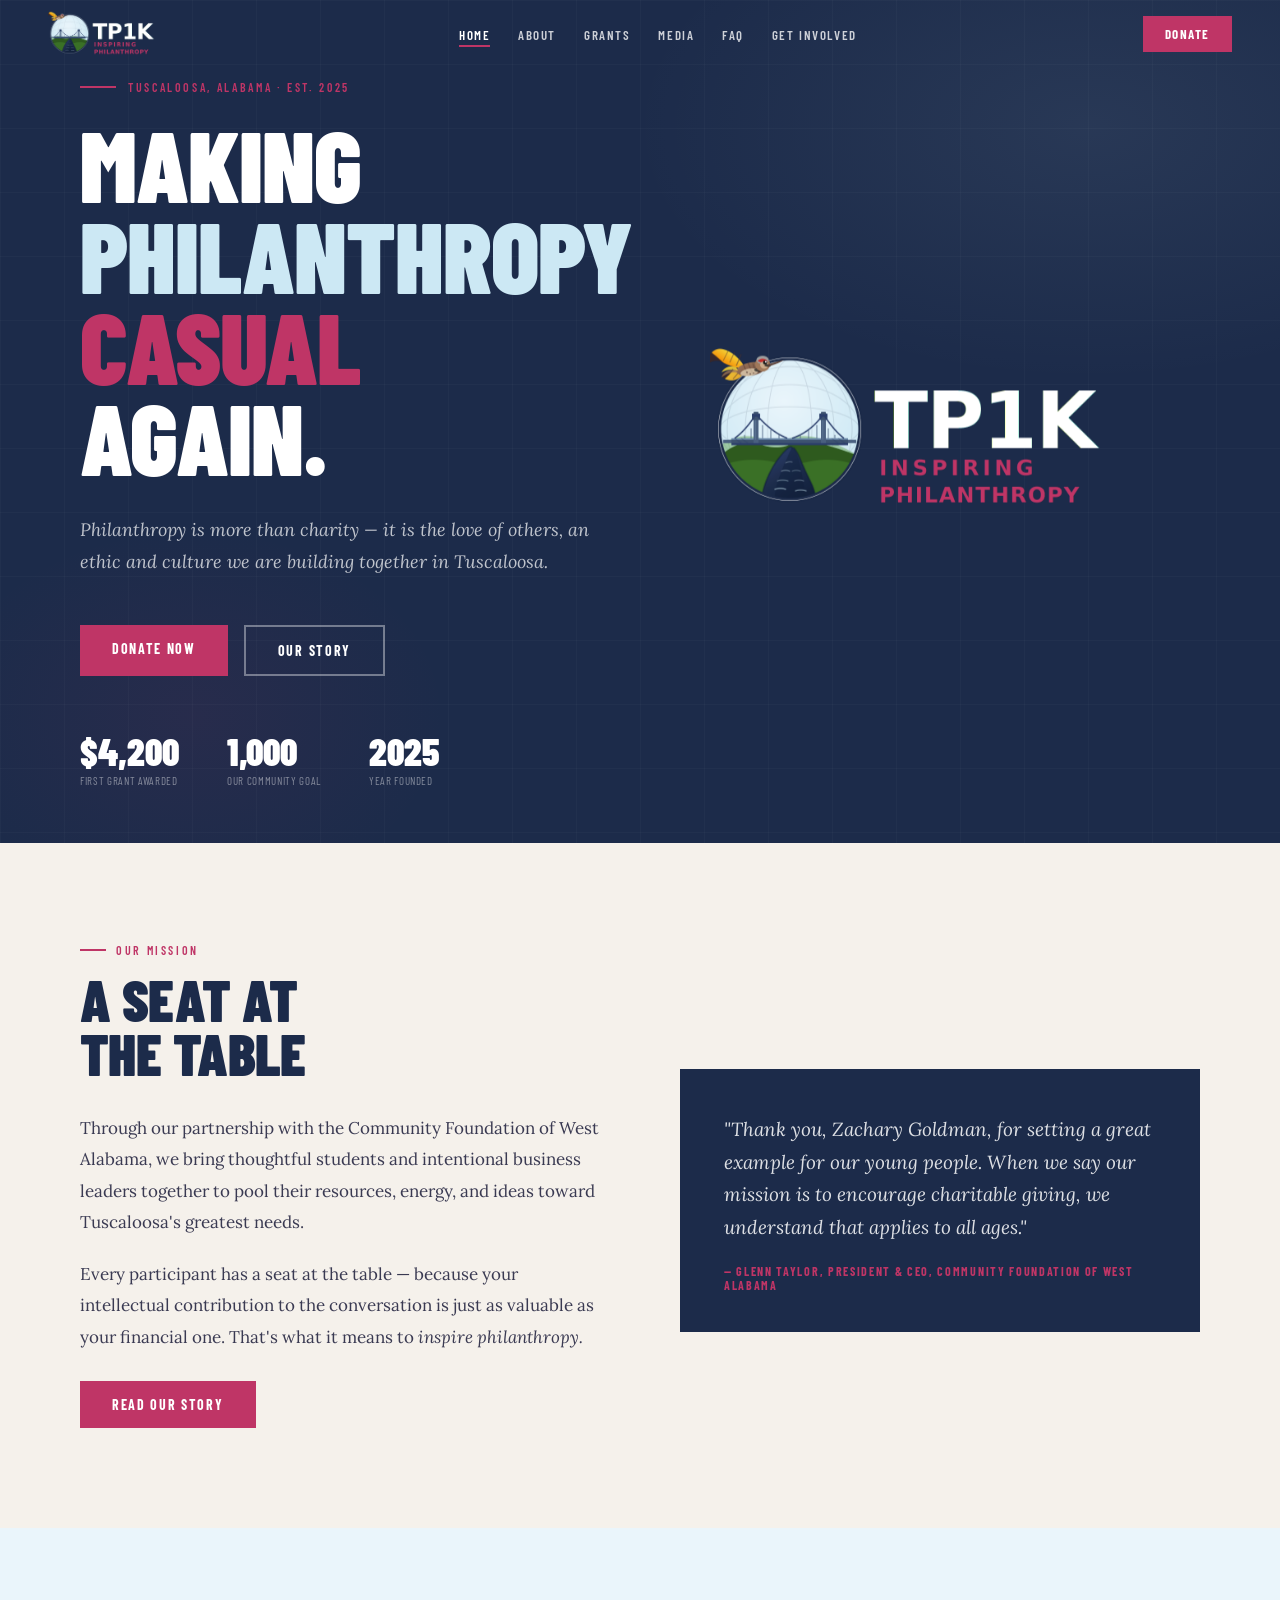
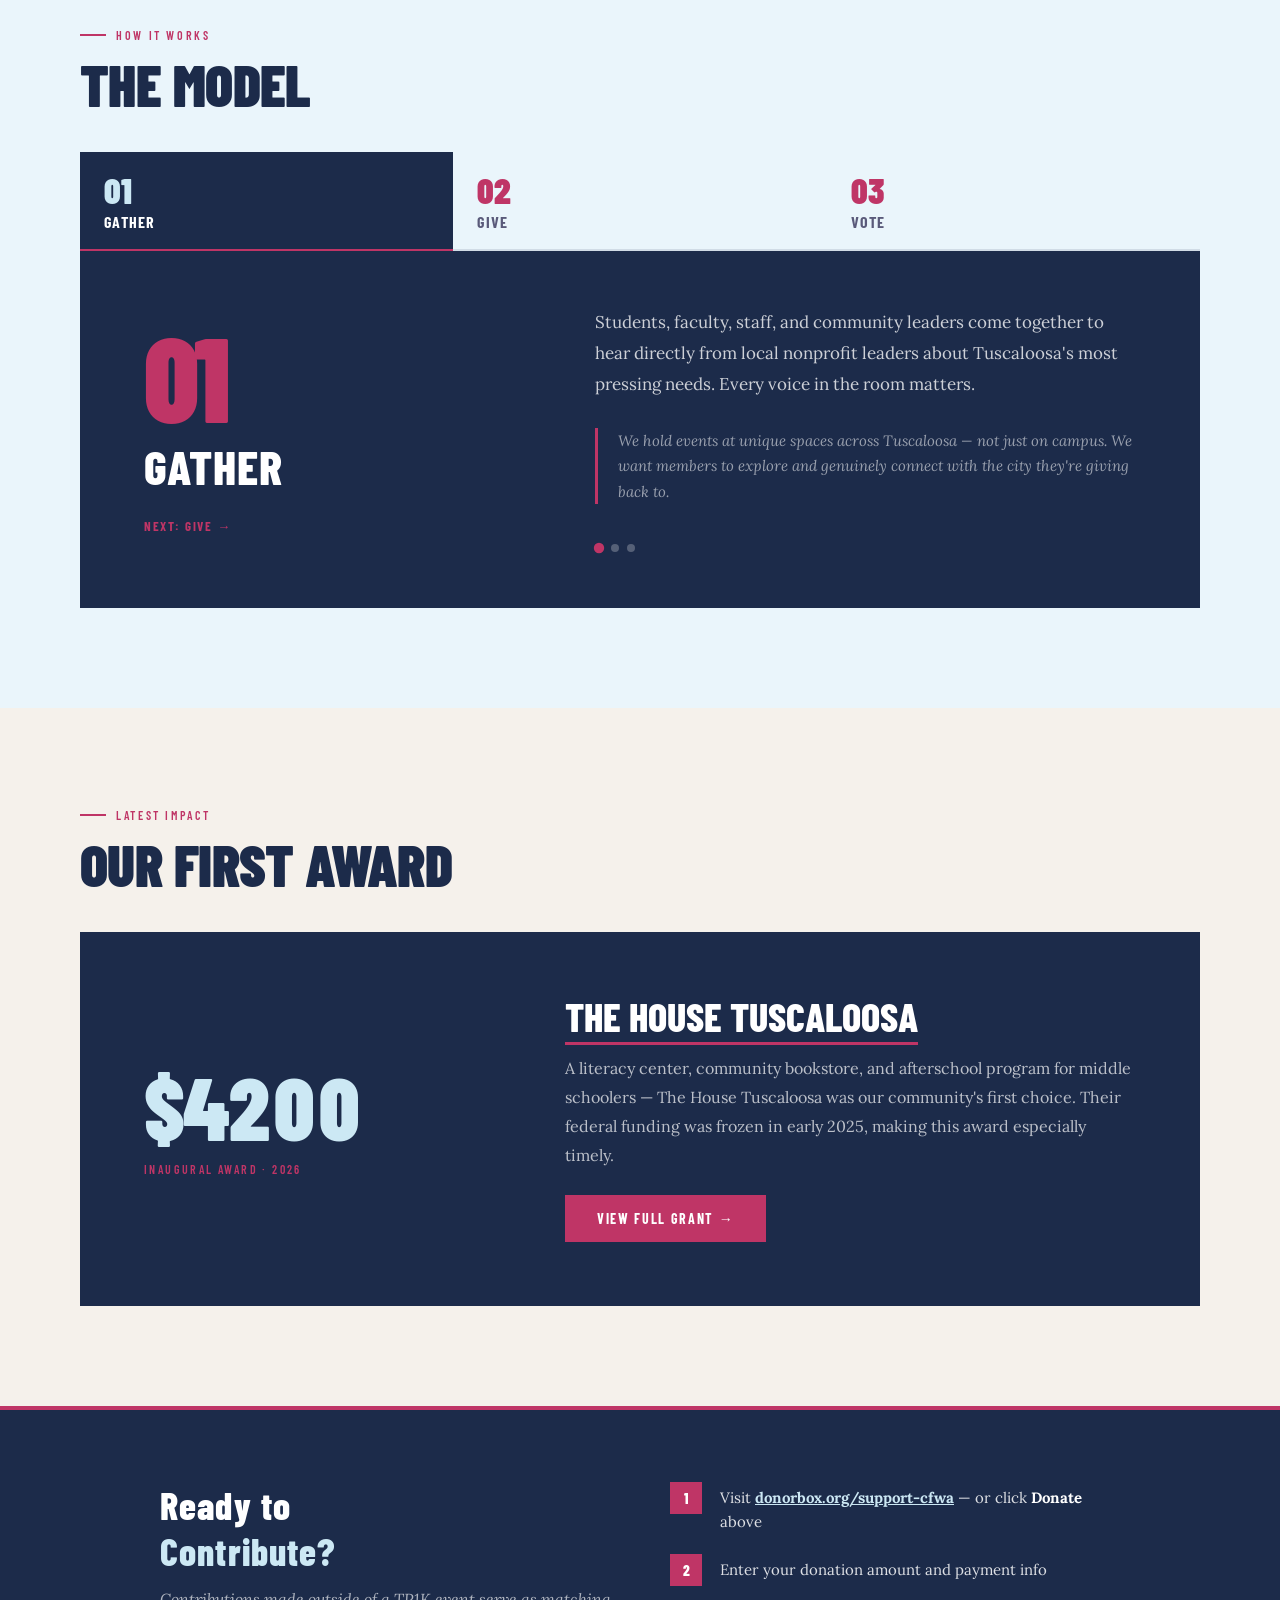
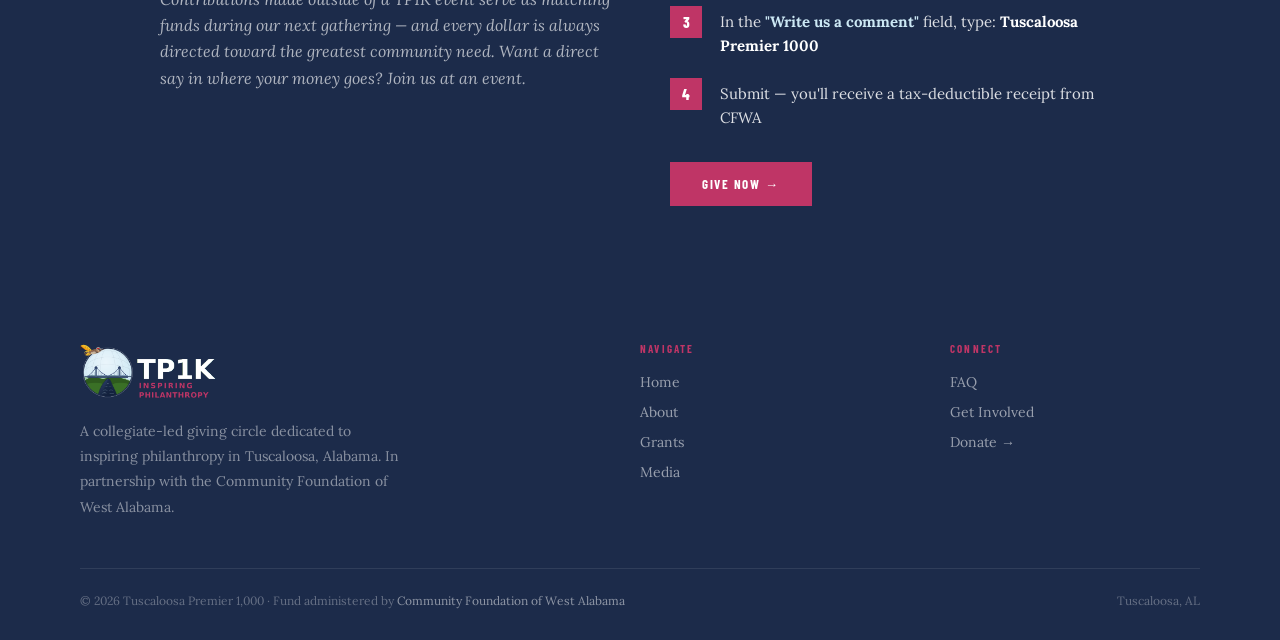
==== index.html @ 5d8399ea "Update index.html Reverted back to original index file because new one was broken, will make changes" ====
<!DOCTYPE html>
<html lang="en">
<head>
  <meta charset="UTF-8">
  <meta name="viewport" content="width=device-width, initial-scale=1.0">
  <title>Tuscaloosa Premier 1,000 — TP1K</title>
  <link rel="preconnect" href="https://fonts.googleapis.com">
  <link href="https://fonts.googleapis.com/css2?family=Barlow+Condensed:wght@400;600;700;800;900&family=Lora:ital,wght@0,400;0,500;0,600;1,400;1,500&display=swap" rel="stylesheet">
  <link rel="stylesheet" href="css/styles.css">
</head>
<body>

<!-- ═══════════ NAV ═══════════ -->
<nav id="mainNav">
  <div class="nav-logo" onclick="showPage('home')" style="display:flex;align-items:center;padding:4px 0;">
    <img src="assets/image_png_001.png" alt="TP1K — Inspiring Philanthropy"
      style="height:48px;width:auto;object-fit:contain;">
  </div>
  <ul class="nav-links">
    <li><a onclick="showPage('home')" data-page="home">Home</a></li>
    <li><a onclick="showPage('about')" data-page="about">About</a></li>
<li><a onclick="showPage('grants')" data-page="grants">Grants</a></li>
    <li><a onclick="showPage('media')" data-page="media">Media</a></li>
    <li><a onclick="showPage('faq')" data-page="faq">FAQ</a></li>
<li><a onclick="showPage('involve')" data-page="involve">Get Involved</a></li>
  </ul>
  <a href="#" onclick="openDonateModal();return false;" class="nav-donate">Donate</a>
  <button class="hamburger" onclick="toggleMenu()" aria-label="Menu">
    <span></span><span></span><span></span>
  </button>
</nav>

<div class="mobile-menu" id="navLinks">
  <a href="#" onclick="showPage('home');closeMenu();return false;">Home</a>
  <a href="#" onclick="showPage('about');closeMenu();return false;">About</a>
  <a href="#" onclick="showPage('grants');closeMenu();return false;">Grants</a>
  <a href="#" onclick="showPage('media');closeMenu();return false;">Media</a>
  <a href="#" onclick="showPage('faq');closeMenu();return false;">FAQ</a>
  <a href="#" onclick="showPage('involve');closeMenu();return false;">Get Involved</a>
  <a href="#" onclick="openDonateModal();closeMenu();return false;">Donate</a>
</div>

<!-- ═══════════ HOME ═══════════ -->
<div id="page-home" class="page active">

  <div class="hero">
    <div class="hero-bg"></div>
    <div class="hero-inner">

      <!-- LEFT: headline + content -->
      <div class="hero-left">
        <div class="hero-eyebrow">Tuscaloosa, Alabama · Est. 2025</div>
        <h1 class="hero-headline">
          Making<br>
          <span class="sky">Philanthropy</span><br>
          <span class="rose">Casual</span><br>
          Again.
        </h1>
        <p class="hero-tagline">
          Philanthropy is more than charity — it is the love of others, an ethic and culture we are building together in Tuscaloosa.
        </p>
        <div class="hero-ctas">
          <a href="#" onclick="openDonateModal();return false;" class="btn-primary">Donate Now</a>
          <button class="btn-outline" onclick="showPage('about')">Our Story</button>
        </div>
        <div class="hero-stats">
          <div class="stat"><div class="stat-num">$4,200</div><div class="stat-label">First Grant Awarded</div></div>
          <div class="stat"><div class="stat-num">1,000</div><div class="stat-label">Our Community Goal</div></div>
          <div class="stat"><div class="stat-num">2025</div><div class="stat-label">Year Founded</div></div>
        </div>
      </div>

      <!-- RIGHT: official TP1K logo -->
      <div class="hero-right">
        <div class="hero-logo-wrap" style="padding:20px 0;">
          <img src="assets/image_png_001.png" alt="TP1K — Inspiring Philanthropy"
            style="width:100%;height:auto;display:block;">
        </div>
      </div>

    </div>
  </div>

  <div class="home-mission">
    <div class="section-eyebrow">Our Mission</div>
    <div class="home-mission-grid">
      <div class="home-prose">
        <h2 class="section-title">A Seat at<br>the Table</h2>
        <p>Through our partnership with the Community Foundation of West Alabama, we bring thoughtful students and intentional business leaders together to pool their resources, energy, and ideas toward Tuscaloosa's greatest needs.</p>
        <p>Every participant has a seat at the table — because your intellectual contribution to the conversation is just as valuable as your financial one. That's what it means to <em>inspire philanthropy.</em></p>
        <button class="btn-primary" onclick="showPage('about')" style="margin-top:8px;">Read Our Story</button>
      </div>
      <div class="quote-block">
        <blockquote>"Thank you, Zachary Goldman, for setting a great example for our young people. When we say our mission is to encourage charitable giving, we understand that applies to all ages."</blockquote>
        <div class="quote-attribution">— Glenn Taylor, President &amp; CEO, Community Foundation of West Alabama</div>
      </div>
    </div>
  </div>

  <div class="home-model">
    <div class="section-eyebrow reveal">How It Works</div>
    <h2 class="section-title">The Model</h2>
    <div class="model-explorer">
      <div class="model-steps-nav">
        <button class="model-step-tab active" onclick="setModelStep(0)" id="model-tab-0">
          <div class="model-tab-num">01</div>
          <div class="model-tab-label">Gather</div>
        </button>
        <button class="model-step-tab" onclick="setModelStep(1)" id="model-tab-1">
          <div class="model-tab-num">02</div>
          <div class="model-tab-label">Give</div>
        </button>
        <button class="model-step-tab" onclick="setModelStep(2)" id="model-tab-2">
          <div class="model-tab-num">03</div>
          <div class="model-tab-label">Vote</div>
        </button>
      </div>
      <div class="model-panel active" id="model-panel-0">
        <div>
          <div class="model-panel-num">01</div>
          <div class="model-panel-title">Gather</div>
          <button class="model-panel-cta" onclick="setModelStep(1)">Next: Give &rarr;</button>
        </div>
        <div>
          <p class="model-panel-body">Students, faculty, staff, and community leaders come together to hear directly from local nonprofit leaders about Tuscaloosa's most pressing needs. Every voice in the room matters.</p>
          <div class="model-panel-detail">We hold events at unique spaces across Tuscaloosa — not just on campus. We want members to explore and genuinely connect with the city they're giving back to.</div>
          <div class="model-progress">
            <div class="model-progress-dot active" onclick="setModelStep(0)"></div>
            <div class="model-progress-dot" onclick="setModelStep(1)"></div>
            <div class="model-progress-dot" onclick="setModelStep(2)"></div>
          </div>
        </div>
      </div>
      <div class="model-panel" id="model-panel-1">
        <div>
          <div class="model-panel-num">02</div>
          <div class="model-panel-title">Give</div>
          <button class="model-panel-cta" onclick="setModelStep(2)">Next: Vote &rarr;</button>
        </div>
        <div>
          <p class="model-panel-body">Attendees contribute whatever they feel moved to give — any amount. Every gift is pooled through the Community Foundation of West Alabama and is fully tax-deductible.</p>
          <div class="model-panel-detail">There is no minimum. A gift of $5 and a gift of $500 carry the same weight in the room. The '1,000' in TP1K is a community goal, not a price of admission.</div>
          <div class="model-progress">
            <div class="model-progress-dot" onclick="setModelStep(0)"></div>
            <div class="model-progress-dot active" onclick="setModelStep(1)"></div>
            <div class="model-progress-dot" onclick="setModelStep(2)"></div>
          </div>
        </div>
      </div>
      <div class="model-panel" id="model-panel-2">
        <div>
          <div class="model-panel-num">03</div>
          <div class="model-panel-title">Vote</div>
          <button class="model-panel-cta" onclick="setModelStep(0)">Start over &#x21BA;</button>
        </div>
        <div>
          <p class="model-panel-body">Together, the community votes on which nonprofit receives the pooled funds. Your presence in the conversation is every bit as important as the size of your donation.</p>
          <div class="model-panel-detail">Recipients are chosen democratically — by every person in the room. The donors themselves direct where the money goes, creating a direct conversation between givers and the communities they serve.</div>
          <div class="model-progress">
            <div class="model-progress-dot" onclick="setModelStep(0)"></div>
            <div class="model-progress-dot" onclick="setModelStep(1)"></div>
            <div class="model-progress-dot active" onclick="setModelStep(2)"></div>
          </div>
        </div>
      </div>
    </div>
  </div>

  <div class="home-grant">
    <div class="section-eyebrow reveal">Latest Impact</div>
    <h2 class="section-title reveal reveal-delay-1">Our First Award</h2>
    <div class="grant-feature reveal reveal-delay-2">
      <div>
        <div class="grant-amount" data-slot-id="slot-home" data-target="4200"><span class="grant-amount-prefix">$</span><span class="slot-digit-wrap"><span class="slot-digit-inner" id="sd-0-slot-home"><span class="slot-digit-char">0</span></span></span><span class="slot-digit-wrap"><span class="slot-digit-inner" id="sd-1-slot-home"><span class="slot-digit-char">0</span></span></span><span class="slot-digit-wrap"><span class="slot-digit-inner" id="sd-2-slot-home"><span class="slot-digit-char">0</span></span></span><span class="slot-digit-wrap"><span class="slot-digit-inner" id="sd-3-slot-home"><span class="slot-digit-char">0</span></span></span></div>
        <div class="grant-year">Inaugural Award · 2026</div>
      </div>
      <div>
        <div class="grant-org-name"><a href="https://thehousetuscaloosa.wordpress.com" target="_blank" style="color:inherit;text-decoration:none;border-bottom:3px solid var(--accent);padding-bottom:2px;transition:border-color 0.2s;">The House Tuscaloosa</a></div>
        <p class="grant-desc">A literacy center, community bookstore, and afterschool program for middle schoolers — The House Tuscaloosa was our community's first choice. Their federal funding was frozen in early 2025, making this award especially timely.</p>
        <button onclick="showPage('grants')" class="btn-primary" style="border:none;">View Full Grant →</button>
      </div>
    </div>
  </div>


  <!-- ── How to Give ── -->
  <div class="how-to-give-section">
    <div class="how-to-give-inner">
      <div>
        <h2 class="how-to-give-heading reveal">Ready to<br><span>Contribute?</span></h2>
        <p class="how-to-give-sub">Contributions made outside of a TP1K event serve as matching funds during our next gathering — and every dollar is always directed toward the greatest community need. Want a direct say in where your money goes? Join us at an event.</p>
      </div>
      <div>
        <ol class="how-to-give-steps">
          <li class="how-to-give-step">
            <div class="step-num">1</div>
            <div class="step-text">Visit <strong><a href="https://donorbox.org/support-cfwa" target="_blank" style="color:var(--sky);">donorbox.org/support-cfwa</a></strong> — or click <strong>Donate</strong> above</div>
          </li>
          <li class="how-to-give-step">
            <div class="step-num">2</div>
            <div class="step-text">Enter your donation amount and payment info</div>
          </li>
          <li class="how-to-give-step">
            <div class="step-num">3</div>
            <div class="step-text">In the <strong style="color:var(--sky);">"Write us a comment"</strong> field, type: <strong style="color:white;">Tuscaloosa Premier 1000</strong></div>
          </li>
          <li class="how-to-give-step">
            <div class="step-num">4</div>
            <div class="step-text">Submit — you'll receive a tax-deductible receipt from CFWA</div>
          </li>
        </ol>
        <a href="#" onclick="openDonateModal();return false;" class="how-to-give-cta">Give Now →</a>
      </div>
    </div>
  </div>

</div><!-- /home -->


<!-- ═══════════ ABOUT ═══════════ -->
<div id="page-about" class="page">

  <div class="about-hero">
    <div style="display:grid;grid-template-columns:1fr auto;gap:60px;align-items:center;">
      <div>
        <div class="ph-eyebrow" style="font-family:'Barlow Condensed',sans-serif;font-weight:600;font-size:12px;letter-spacing:0.22em;text-transform:uppercase;color:var(--accent);margin-bottom:18px;display:flex;align-items:center;gap:10px;">
          <span style="width:26px;height:2px;background:var(--accent);display:block;"></span>About TP1K
        </div>
        <h1>Inspiring<br><span>Philanthropy</span><br>in Tuscaloosa.</h1>
        <p class="about-hero-sub">Bringing every voice to the table — because who we listen to matters as much as how much we give.</p>
      </div>
      <!-- Official TP1K logo -->
      <div style="width:220px;flex-shrink:0;">
        <img src="assets/image_png_001.png" alt="TP1K — Inspiring Philanthropy" style="width:100%;height:auto;display:block;">
      </div>
    </div>
  </div>

  <div class="about-body">
    <div class="about-grid">

      <div>
        <div class="section-eyebrow">Our Mission</div>
        <div class="about-prose">
          <p>Philanthropy is more than just charity; it is the love of others — an ethic and culture we hope to instill in Tuscaloosa. Through our partnership with the Community Foundation of West Alabama, we aim to make philanthropy casual again by bringing thoughtful students and intentional business leaders together to pool their resources, energy, and ideas.</p>
          <p>Tuscaloosa Premier 1,000 is a <strong>giving circle</strong> — a community of individuals invested in Tuscaloosa's growth, convened to discuss the city's most pressing needs and act together. We believe in <strong>inspiring philanthropy</strong>: every person has a seat at the table, because your intellectual contribution to the conversation is just as valuable as your financial one.</p>
          <p>The "1,000" in our name isn't a dollar amount. It's a people goal: 1,000 individuals united in a shared commitment to this community — students, faculty, business owners, neighbors — anyone who cares about Tuscaloosa belongs here.</p>
        </div>
        <div class="about-pull-quote">
          "We want to be able to pass this off once we graduate and have it continue to grow."
          <br><br><span style="font-style:normal;font-size:13px;letter-spacing:0.1em;text-transform:uppercase;font-family:'Barlow Condensed',sans-serif;font-weight:700;color:var(--accent);">— Zach Goldman, Co-Founder</span>
        </div>
        <div class="cfwa-badge">
          <div class="cfwa-badge-icon">🤝</div>
          <div class="cfwa-badge-text">
            <h4>Our Fiscal Partner</h4>
            <p>All donations to TP1K are processed through the <strong>Community Foundation of West Alabama</strong> — a four-star Charity Navigator–rated public charity serving West Alabama since 1999. Every gift is fully tax-deductible.</p>
          </div>
        </div>
      </div>

      <div>
        <div class="section-eyebrow">The Origin</div>
        <div class="about-prose">
          <p>TP1K was born in the Randall Lab at UA’s Honors Hall — a place where, as Zach put it, “conversations always turn into actions.” Zach had grown up watching adults run giving circles with friends — small groups pooling money, debating causes, and deciding together where it would go. He wanted to bring that model to a campus that had never seen it.</p>
          <p>To build it right, he and Raeed sought out the people who knew philanthropy at scale. They sat down with <strong>Bob Pierce</strong>, Vice President for Advancement, and <strong>Bobby Prince</strong>, Associate Vice President for Development — the leadership team behind the <em>Rising Tide 2.0</em> campaign, the most successful higher education capital campaign in Alabama history, which surpassed its $1.8 billion goal fifteen months ahead of schedule.</p>
          <p>With support from the Division of Community Affairs, Zach and Raeed presented TP1K on an “entrepreneurship panel” at the Division’s Board of Advisors annual meeting. Afterward, they sat with <strong>Dr. Samory T. Pruitt</strong>, Vice President for Community Affairs, to think through scaling. It was Dr. Pruitt who offered the reframe that became central to the mission: rather than treating “1,000” as a donation minimum, think of it as a people goal — 1,000 members united by a shared commitment to Tuscaloosa. No price of admission. Just shared purpose.</p>
          <p>In Spring 2025, they launched. By 2026, Rylen Dempsey — a civic leader with deep community development experience — had joined as co-director, and the inaugural giving event had awarded $4,200 to The House Tuscaloosa. The long-term goal is a permanent community fund: growing deeper roots in Tuscaloosa before growing wider ones anywhere else. Every year, the community decides where the money goes.</p>
        </div>
        <div class="quote-block" style="margin-top:40px;">
          <blockquote>“There isn’t really a student-led giving circle in Tuscaloosa, nor many philanthropic initiatives with this much flexibility. The donors themselves can vote and have a discourse with each other about where they want the money to go.”</blockquote>
          <div class="quote-attribution">— Raeed Kabir, Co-Founder</div>
        </div>
      </div>

    </div>
  </div>




  <!-- ── Team Leadership (merged) ── -->
  <div style="background:var(--sky-light); padding:72px 80px 80px;">
    <div style="max-width:900px;margin:0 auto;">
      <div class="section-eyebrow">Leadership</div>
      <h2 class="section-title">The Team</h2>
      <p style="margin-bottom:48px;color:var(--text-muted);font-style:italic;">Three University of Alabama students building a new model for community philanthropy in Tuscaloosa.</p>
    </div>
  <div class="team-section">
    <div class="team-grid">

      <div class="team-card reveal">
        <div class="team-photo" style="background:#C5E3F0;">
          <img src="assets/image_jpg_001.jpg" alt="Zach Goldman" style="width:100%;height:100%;object-fit:contain;background:#f5f5f5;">
        </div>
        <div class="team-info">
          <div class="team-name">Zach Goldman</div>
          <div class="team-title">Co-Founder &amp; Co-Director</div>
          <div class="team-award">UA Outstanding Junior '26</div>
          <ul class="team-bio-bullets">
            <li>Physics major, Mathematics minor — University of Alabama, Class of 2027</li>
            <li>Randall Research Scholars Program — neurogenetics &amp; biophysics research on Drosophila seizure models</li>
            <li>Co-Founder &amp; Executive Director, Bama Fundravers — a DJ-driven nonprofit fundraising collective that raised over $110,000 for student organizations and nonprofits across 3 university campuses in 2025</li>
            <li>Finance &amp; Fundraising Head, UA Médecins Sans Frontières — led $16k+ fundraising campaign for a 30-student India medical outreach mission</li>
            <li>UA Seed Grant recipient (with Raeed Kabir) — Whitfield Program</li>
            <li>Volunteer, Habitat for Humanity and UA Medicine and Community</li>
            <li>Worked as a pharmacy manager at a rural free clinic in high school, learning firsthand the role of grant writing and fundraising in delivering community care</li>
          </ul>
        </div>
      </div>

      <div class="team-card reveal reveal-delay-1">
        <div class="team-photo" style="background:#C8E8CC;">
          <img src="assets/image_jpg_002.jpg" alt="Raeed Kabir" style="width:100%;height:100%;object-fit:contain;background:#f5f5f5;">
        </div>
        <div class="team-info">
          <div class="team-name">Raeed Kabir</div>
          <div class="team-title">Co-Founder &amp; Co-Director</div>
          <div class="team-award">UA Outstanding Junior '25</div>
          <ul class="team-bio-bullets">
            <li>Mathematics &amp; Economics double major, pre-medicine track — University of Alabama</li>
            <li>Randall Research Scholars Program</li>
            <li>UA Seed Grant recipient (with Zach Goldman) — Whitfield Program</li>
            <li>Research with UA and Harvard professors on how uncertainty affects philanthropic giving and the role of empathy in shaping public policy</li>
            <li>Counselor, UA Student Government Association Judicial Board — connected the SGA network with charitable causes across Tuscaloosa</li>
            <li>Ernest F. Hollings Undergraduate Scholar — one of 120 selected nationally; research internship at NOAA's Low Earth Orbit Group on environmental health economics</li>
            <li>Research collaborations at Harvard Business School, University of Chicago, and Harvard University — behavioral economics experiments, public policy, and causal inference</li>

          </ul>
        </div>
      </div>

      <div class="team-card reveal reveal-delay-2">
        <div class="team-photo" style="background:#DDD0EE;">
          <img src="assets/image_webp_001.webp" alt="Rylen Dempsey" style="width:100%;height:100%;object-fit:contain;background:#f5f5f5;">
        </div>
        <div class="team-info">
          <div class="team-name">Rylen Dempsey</div>
          <div class="team-title">Co-Director</div>
          <div class="team-award">Shelby Scholar</div>
          <ul class="team-bio-bullets">
            <li>Interdisciplinary Studies — University of Alabama, Class of 2027</li>
            <li>Chief Administrative Officer, UA Student Government Association</li>
            <li>Blackburn Institute Fellow</li>
            <li>Intern, Walker Area Community Foundation — rural economic empowerment and community asset mapping</li>
            <li>Intern, Tuscaloosa County Industrial Development Authority</li>
            <li>Director of Youth Engagement, Mayor Randall Woodfin re-election campaign (Birmingham)</li>
            <li>Digital staffer, President Biden's Inaugural Committee</li>
            <li>Birmingham native committed to talent retention and investment in Alabama</li>
          </ul>
        </div>
      </div>

    </div>
  </div>


  </div>


  <!-- ── Ready to Give ── -->
  <div class="how-to-give-section">
    <div class="how-to-give-inner">
      <div>
        <h2 class="how-to-give-heading reveal">Ready to<br><span>Contribute?</span></h2>
        <p class="how-to-give-sub">Contributions made outside of a TP1K event serve as matching funds during our next gathering — and every dollar is always directed toward the greatest community need. Want a direct say in where your money goes? Join us at an event.</p>
      </div>
      <div>
        <ol class="how-to-give-steps">
          <li class="how-to-give-step">
            <div class="step-num">1</div>
            <div class="step-text">Visit <strong><a href="https://donorbox.org/support-cfwa" target="_blank" style="color:var(--sky);">donorbox.org/support-cfwa</a></strong> — or click <strong>Donate</strong> above</div>
          </li>
          <li class="how-to-give-step">
            <div class="step-num">2</div>
            <div class="step-text">Enter your donation amount and payment info</div>
          </li>
          <li class="how-to-give-step">
            <div class="step-num">3</div>
            <div class="step-text">In the <strong style="color:var(--sky);">“Write us a comment”</strong> field, type: <strong style="color:white;">Tuscaloosa Premier 1000</strong></div>
          </li>
          <li class="how-to-give-step">
            <div class="step-num">4</div>
            <div class="step-text">Submit — you’ll receive a tax-deductible receipt from CFWA</div>
          </li>
        </ol>
        <a href="#" onclick="openDonateModal();return false;" class="how-to-give-cta">Give Now →</a>
      </div>
    </div>
  </div>

</div><!-- /about -->


<!-- ═══════════ GRANTS ═══════════ -->
<div id="page-grants" class="page">

  <div class="page-header">
    <div class="ph-eyebrow"><span style="width:26px;height:2px;background:var(--accent);display:block;"></span>Our Impact</div>
    <h1>Community<br><span>Grants</span></h1>
    <p>Every dollar pooled by our community, directed by our community.</p>
  </div>

  <div class="grants-section">
    <div class="section-eyebrow">2026 · Inaugural Award</div>
    <div class="grant-feature reveal reveal-delay-2">
      <div>
        <div class="grant-amount" data-slot-id="slot-grants" data-target="4200"><span class="grant-amount-prefix">$</span><span class="slot-digit-wrap"><span class="slot-digit-inner" id="sd-0-slot-grants"><span class="slot-digit-char">0</span></span></span><span class="slot-digit-wrap"><span class="slot-digit-inner" id="sd-1-slot-grants"><span class="slot-digit-char">0</span></span></span><span class="slot-digit-wrap"><span class="slot-digit-inner" id="sd-2-slot-grants"><span class="slot-digit-char">0</span></span></span><span class="slot-digit-wrap"><span class="slot-digit-inner" id="sd-3-slot-grants"><span class="slot-digit-char">0</span></span></span></div>
        <div class="grant-year">Inaugural Award · January 2026</div>
      </div>
      <div>
        <div class="grant-org-name"><a href="https://thehousetuscaloosa.wordpress.com" target="_blank" style="color:inherit;text-decoration:none;border-bottom:3px solid var(--accent);padding-bottom:2px;transition:border-color 0.2s;">The House Tuscaloosa</a></div>
        <p class="grant-desc">The House Tuscaloosa is a literacy center, community bookstore, and safe haven for young people. Founded six years ago, it has partnered with the Blackburn Institute on a middle and high school book club, participated in the annual Tuscaloosa City Schools "Battle of the Books," and developed a beloved afterschool program for middle schoolers.</p>
        <p class="grant-desc" style="margin-top:-8px;">When federal funding was frozen following an executive order in early 2025, The House faced an immediate gap. Our community voted to make them our first recipient — directing $4,200 toward sustaining their programs and keeping their doors open and accessible.</p>
        <span class="grant-tag">Literacy &amp; Education</span>
        <span class="grant-tag">Youth Programming</span>
        <span class="grant-tag">Community Access</span>
      </div>
    </div>
    <div class="grant-note">
      <p>TP1K's grant recipients are chosen democratically by every attendee at our community giving events — students, faculty, business leaders, and neighbors alike. Future awards will be announced following each gathering. The community decides.</p>
    </div>
  </div>


  <!-- ── Ready to Give ── -->
  <div class="how-to-give-section">
    <div class="how-to-give-inner">
      <div>
        <h2 class="how-to-give-heading reveal">Ready to<br><span>Contribute?</span></h2>
        <p class="how-to-give-sub">Contributions made outside of a TP1K event serve as matching funds during our next gathering — and every dollar is always directed toward the greatest community need. Want a direct say in where your money goes? Join us at an event.</p>
      </div>
      <div>
        <ol class="how-to-give-steps">
          <li class="how-to-give-step">
            <div class="step-num">1</div>
            <div class="step-text">Visit <strong><a href="https://donorbox.org/support-cfwa" target="_blank" style="color:var(--sky);">donorbox.org/support-cfwa</a></strong> — or click <strong>Donate</strong> above</div>
          </li>
          <li class="how-to-give-step">
            <div class="step-num">2</div>
            <div class="step-text">Enter your donation amount and payment info</div>
          </li>
          <li class="how-to-give-step">
            <div class="step-num">3</div>
            <div class="step-text">In the <strong style="color:var(--sky);">“Write us a comment”</strong> field, type: <strong style="color:white;">Tuscaloosa Premier 1000</strong></div>
          </li>
          <li class="how-to-give-step">
            <div class="step-num">4</div>
            <div class="step-text">Submit — you’ll receive a tax-deductible receipt from CFWA</div>
          </li>
        </ol>
        <a href="#" onclick="openDonateModal();return false;" class="how-to-give-cta">Give Now →</a>
      </div>
    </div>
  </div>

</div><!-- /grants -->


<!-- ═══════════ MEDIA ═══════════ -->
<div id="page-media" class="page">

  <div class="page-header">
    <div class="ph-eyebrow"><span style="width:26px;height:2px;background:var(--accent);display:block;"></span>Media</div>
    <h1>In the Community,<br><span>In the News.</span></h1>
    <p>Photos, press coverage, and stories from our growing circle of givers.</p>
  </div>

  <div class="media-section">

    <div class="section-eyebrow">Event Gallery</div>
    <h2 class="section-title">Photos</h2>
    <div class="gallery-grid">
      <div class="gallery-item featured">
        <img src="assets/image_jpg_003.jpg" alt="Co-Director Zach Goldman addresses the room at the inaugural TP1K giving event">
      </div>
      <div class="gallery-item">
        <img src="assets/image_jpg_004.jpg" alt="Zach Goldman and Raeed Kabir with The Giving Effect feature article">
      </div>
      <div class="gallery-item">
        <img src="assets/image_jpg_005.jpg" alt="TP1K team and community members at the inaugural giving event">
      </div>
      <div class="gallery-item">
        <img src="assets/image_jpg_006.jpg" alt="CFWA partner and co-director presenting at the event">
      </div>
      <div class="gallery-item">
        <img src="assets/image_jpg_007.jpg" alt="Raeed Kabir leading a community discussion at the whiteboard">
      </div>
      <div class="gallery-item">
        <img src="assets/image_jpg_008.jpg" alt="Raeed Kabir addressing community members">
      </div>
      <div class="gallery-item">
        <img src="assets/image_jpg_009.jpg" alt="Community leader speaking at the TP1K event">
      </div>
      <div class="gallery-item">
        <img src="assets/image_jpg_010.jpg" alt="Nonprofit representative presenting to the giving circle">
      </div>
      <div class="gallery-item">
        <img src="assets/image_jpg_011.jpg" alt="Attendees listening to nonprofit presentations">
      </div>
      <div class="gallery-item">
        <img src="assets/image_jpg_012.jpg" alt="Name cards for inaugural TP1K giving circle event">
      </div>
      <div class="gallery-item">
        <img src="assets/image_jpg_013.jpg" alt="The venue set up for the Love Tuscaloosa giving event">
      </div>
      <div class="gallery-item">
        <img src="assets/image_jpg_014.jpg" alt="Two attendees at the TP1K inaugural event">
      </div>
    </div>

    <div class="press-section">
      <div class="section-eyebrow">Press Coverage</div>
      <h2 class="section-title">In the News</h2>
      <div class="press-grid">

        <div class="press-card">
          <div class="press-source">The Crimson White · 2026</div>
          <div class="press-headline">TP1K Makes First Community Award to The House Tuscaloosa</div>
          <p class="press-desc">UA's student newspaper covered TP1K's inaugural community giving event and $4,200 award to The House Tuscaloosa — a literacy center and youth program whose federal funding was frozen in early 2025. Co-Director Zach Goldman spoke on impact over dollar amounts.</p>
          <a href="https://thecrimsonwhite.com/127295/culture/tuscaloosa-premier-1000k-makes-first-community-award-to-the-house-tuscaloosa/" target="_blank" class="press-link">Read the Article</a>
        </div>

        <div class="press-card">
          <div style="display:inline-block;background:var(--accent);color:white;font-family:'Barlow Condensed',sans-serif;font-weight:700;font-size:10px;letter-spacing:0.16em;text-transform:uppercase;padding:4px 10px;margin-bottom:12px;">Featured Article</div>
          <div class="press-source">The Giving Effect · UA Dept. of Advancement · 2025</div>
          <div class="press-headline">Embracing Community: Two Randall Scholars Start a Giving Circle Fund</div>
          <p class="press-desc">UA's Department of Advancement featured TP1K in <em>The Giving Effect</em>, a publication distributed to 8,000 readers — tracing how a conversation in the Randall Lab became Tuscaloosa's first collegiate-led giving circle.</p>
          <a class="press-link" href="https://pdflink.to/c4d9d674/" target="_blank">Read the Feature</a>
        </div>

        <div class="press-card">
          <div style="display:inline-block;background:var(--navy);color:var(--sky);font-family:'Barlow Condensed',sans-serif;font-weight:700;font-size:10px;letter-spacing:0.16em;text-transform:uppercase;padding:4px 10px;margin-bottom:12px;">CFWA Feature</div>
          <div class="press-source">Community Foundation of West Alabama · 2026</div>
          <div class="press-headline">Glenn Taylor Spotlights TP1K in CFWA Community Newsletter</div>
          <p class="press-desc">CFWA President &amp; CEO Glenn Taylor personally recognized Zach Goldman in the Foundation’s community newsletter, writing: “Thank you, Zachary Goldman, for setting a great example for our young people. When we say our mission is to encourage charitable giving, we understand that applies to all ages.”</p>
          <a href="https://pdflink.to/5c41fc0e/" target="_blank" class="press-link">Read the Feature</a>
        </div>

      </div>
    </div>

  </div>


  <!-- ── Ready to Give ── -->
  <div class="how-to-give-section">
    <div class="how-to-give-inner">
      <div>
        <h2 class="how-to-give-heading reveal">Ready to<br><span>Contribute?</span></h2>
        <p class="how-to-give-sub">Contributions made outside of a TP1K event serve as matching funds during our next gathering — and every dollar is always directed toward the greatest community need. Want a direct say in where your money goes? Join us at an event.</p>
      </div>
      <div>
        <ol class="how-to-give-steps">
          <li class="how-to-give-step">
            <div class="step-num">1</div>
            <div class="step-text">Visit <strong><a href="https://donorbox.org/support-cfwa" target="_blank" style="color:var(--sky);">donorbox.org/support-cfwa</a></strong> — or click <strong>Donate</strong> above</div>
          </li>
          <li class="how-to-give-step">
            <div class="step-num">2</div>
            <div class="step-text">Enter your donation amount and payment info</div>
          </li>
          <li class="how-to-give-step">
            <div class="step-num">3</div>
            <div class="step-text">In the <strong style="color:var(--sky);">“Write us a comment”</strong> field, type: <strong style="color:white;">Tuscaloosa Premier 1000</strong></div>
          </li>
          <li class="how-to-give-step">
            <div class="step-num">4</div>
            <div class="step-text">Submit — you’ll receive a tax-deductible receipt from CFWA</div>
          </li>
        </ol>
        <a href="#" onclick="openDonateModal();return false;" class="how-to-give-cta">Give Now →</a>
      </div>
    </div>
  </div>

</div><!-- /media -->


<!-- ═══════════ FAQ ═══════════ -->
<div id="page-faq" class="page">

  <div class="page-header">
    <div class="ph-eyebrow"><span style="width:26px;height:2px;background:var(--accent);display:block;"></span>FAQ</div>
    <h1>Frequently<br><span>Asked Questions</span></h1>
    <p>Everything you need to know about how TP1K works.</p>
  </div>

  <div class="faq-section">
    <div class="faq-two-col">
      <div class="faq-list">
      <div class="faq-item reveal">
        <button class="faq-question" onclick="toggleFaq(this)">
          <span class="faq-q-text">What is the Tuscaloosa Premier 1,000?</span>
          <span class="faq-icon">+</span>
        </button>
        <div class="faq-answer"><div class="faq-answer-inner">
          Tuscaloosa Premier 1,000 (TP1K) is a giving circle based in Tuscaloosa, Alabama. We bring students, faculty, staff, and community leaders together to hear from local nonprofits, pool our resources, and collectively decide where that money goes. Every event is a community conversation — about needs, values, and what Tuscaloosa deserves. The goal is to make philanthropy accessible, democratic, and genuinely impactful for everyone at the table.
        </div></div>
      </div>

      <div class="faq-item reveal reveal-delay-1">
        <button class="faq-question" onclick="toggleFaq(this)">
          <span class="faq-q-text">What does "1,000" mean?</span>
          <span class="faq-icon">+</span>
        </button>
        <div class="faq-answer"><div class="faq-answer-inner">
          It represents a community goal: 1,000 people united in a shared commitment to Tuscaloosa's growth. We want to build a circle of 1,000 individuals — students, educators, business owners, neighbors — who believe collective action is more powerful than individual charity. There's no membership fee, no minimum gift, and no barrier to participation. If you care about Tuscaloosa, you belong here.
        </div></div>
      </div>

      <div class="faq-item reveal reveal-delay-2">
        <button class="faq-question" onclick="toggleFaq(this)">
          <span class="faq-q-text">How do I donate?</span>
          <span class="faq-icon">+</span>
        </button>
        <div class="faq-answer"><div class="faq-answer-inner">
          All donations are processed securely through the <strong>Community Foundation of West Alabama (CFWA)</strong>, our fiscal partner. Here's exactly how to give:
          <ol style="margin:16px 0 16px 20px;display:flex;flex-direction:column;gap:10px;font-size:15px;">
            <li>Go to <a href="https://donorbox.org/support-cfwa" target="_blank"><strong>donorbox.org/support-cfwa</strong></a> — or click the <strong>Donate</strong> button at the top of this site</li>
            <li>Enter your desired donation amount and complete your payment information</li>
            <li>In the <strong>"Write us a comment"</strong> field, type: <strong>Tuscaloosa Premier 1000</strong></li>
            <li>Submit — you'll receive a tax-deductible receipt from CFWA</li>
          </ol>
          Every dollar goes directly toward Tuscaloosa nonprofits chosen by our community. Questions? Email us at <a href="mailto:zagoldman@crimson.ua.edu">zagoldman@crimson.ua.edu</a>.
        </div></div>
      </div>

      <div class="faq-item reveal">
        <button class="faq-question" onclick="toggleFaq(this)">
          <span class="faq-q-text">How much should I give?</span>
          <span class="faq-icon">+</span>
        </button>
        <div class="faq-answer"><div class="faq-answer-inner">
          Whatever feels right to you — truly. We believe in open, unrestricted giving because philanthropy should feel accessible, not transactional. Your presence, perspective, and engagement matter just as much as any financial contribution. The spirit of TP1K is that everyone who shows up is contributing something meaningful.
        </div></div>
      </div>

      <div class="faq-item reveal reveal-delay-1">
        <button class="faq-question" onclick="toggleFaq(this)">
          <span class="faq-q-text">How are nonprofits selected?</span>
          <span class="faq-icon">+</span>
        </button>
        <div class="faq-answer"><div class="faq-answer-inner">
          At each TP1K event, we invite a curated group of local nonprofit leaders to present their work directly to the community — organizations addressing Tuscaloosa's most pressing needs across different areas of civic life. After hearing from them, everyone in attendance votes on which organization to support that cycle. The whole community decides where the money goes.
        </div></div>
      </div>

      <div class="faq-item reveal reveal-delay-2">
        <button class="faq-question" onclick="toggleFaq(this)">
          <span class="faq-q-text">Who can participate?</span>
          <span class="faq-icon">+</span>
        </button>
        <div class="faq-answer"><div class="faq-answer-inner">
          Anyone. University of Alabama students, faculty, and staff are our core community, but TP1K is open to all — business owners, neighbors, community leaders, anyone who cares about Tuscaloosa. We have held events with University officials, nonprofit directors, and first-time volunteers in the same room. That diversity of perspective is exactly the point.
        </div></div>
      </div>

      </div>
      <div class="faq-list">
      <div class="faq-item reveal">
        <button class="faq-question" onclick="toggleFaq(this)">
          <span class="faq-q-text">Is my donation tax-deductible?</span>
          <span class="faq-icon">+</span>
        </button>
        <div class="faq-answer"><div class="faq-answer-inner">
          Yes. Because TP1K operates through the Community Foundation of West Alabama — a 501(c)(3) public charity — all donations are fully tax-deductible to the extent permitted by law. You will receive documentation from CFWA for your records.
        </div></div>
      </div>

      <div class="faq-item reveal reveal-delay-1">
        <button class="faq-question" onclick="toggleFaq(this)">
          <span class="faq-q-text">What is the Community Foundation of West Alabama?</span>
          <span class="faq-icon">+</span>
        </button>
        <div class="faq-answer"><div class="faq-answer-inner">
          The Community Foundation of West Alabama (CFWA) is TP1K's fiscal and administrative partner. Founded in 1999, CFWA is a public charity that manages permanent charitable funds for individuals and organizations throughout West Alabama. It holds a four-star Charity Navigator rating. By partnering with CFWA, TP1K ensures your donations are handled with full accountability and transparency while we focus on building community.
        </div></div>
      </div>

      <div class="faq-item reveal reveal-delay-2">
        <button class="faq-question" onclick="toggleFaq(this)">
          <span class="faq-q-text">How can nonprofits apply to be considered?</span>
          <span class="faq-icon">+</span>
        </button>
        <div class="faq-answer"><div class="faq-answer-inner">
          We are always looking to connect with nonprofits doing meaningful work in the Tuscaloosa area. If your organization would like to present at a future TP1K event, please reach out directly at <a href="mailto:zagoldman@crimson.ua.edu">zagoldman@crimson.ua.edu</a> or <a href="mailto:rakabir@crimson.ua.edu">rakabir@crimson.ua.edu</a>. We prioritize organizations addressing community needs where flexible, pooled funding can make a tangible difference.
        </div></div>
      </div>
      <div class="faq-item reveal">
        <button class="faq-question" onclick="toggleFaq(this)">
          <span class="faq-q-text">When and where do TP1K events happen?</span>
          <span class="faq-icon">+</span>
        </button>
        <div class="faq-answer"><div class="faq-answer-inner">
          We hold one major fundraising event per year, supplemented by community-engagement opportunities throughout — tours of nonprofits we've supported, monthly spotlights on members and causes, and informal gatherings. We intentionally hold events at unique spaces around Tuscaloosa, not just on campus. A big part of our mission is getting UA students genuinely connected to the city, so you might find us at a local restaurant, a community art space, or a neighborhood venue with its own Tuscaloosa story.
        </div></div>
      </div>

      <div class="faq-item reveal reveal-delay-1">
        <button class="faq-question" onclick="toggleFaq(this)">
          <span class="faq-q-text">Can businesses or organizations donate, not just individuals?</span>
          <span class="faq-icon">+</span>
        </button>
        <div class="faq-answer"><div class="faq-answer-inner">
          Yes — we welcome contributions from businesses, university departments, civic organizations, and community groups. Institutional gifts go through the same secure CFWA channel, and we offer different forms of recognition for organizational donors. If your organization is interested in partnering with or sponsoring TP1K, reach out to any of our co-directors to start the conversation.
        </div></div>
      </div>

      <div class="faq-item reveal reveal-delay-2">
        <button class="faq-question" onclick="toggleFaq(this)">
          <span class="faq-q-text">What happens to my donation if an event is postponed?</span>
          <span class="faq-icon">+</span>
        </button>
        <div class="faq-answer"><div class="faq-answer-inner">
          Your gift is held securely by the Community Foundation of West Alabama and rolls over to the next event — which we schedule promptly and always with a confirmed backup date. We would never postpone without giving members a new date immediately. Your money is safe with CFWA, always tax-deductible, and always earmarked for Tuscaloosa nonprofits.
        </div></div>
      </div>

      </div>
    </div>
  </div>


</div><!-- /faq -->


<!-- ═══════════ GET INVOLVED ═══════════ -->
<div id="page-involve" class="page">

  <div class="page-header">
    <div class="ph-eyebrow"><span style="width:26px;height:2px;background:var(--accent);display:block;"></span>Get Involved</div>
    <h1>Join the<br><span>Circle</span></h1>
    <p>There's a place for you here — no matter what you bring to the table.</p>
  </div>

  <!-- ── Contact (merged) ── -->
  <div style="background:var(--navy); padding:56px 80px 48px; border-top:4px solid var(--accent);">
    <div style="max-width:900px;margin:0 auto;">
    <div class="contact-partner" style="margin-top:0;">
      <div>
        <h3>Partnership &amp;<br>Sponsorship<br>Inquiries</h3>
      </div>
      <div>
        <p>Are you a business, university department, or civic organization interested in partnering with TP1K to help shape Tuscaloosa's next generation of philanthropic leaders? We welcome co-sponsorship of events, mentorship of our student directors, donor matching, and other collaborative arrangements. Reach out to any of our co-directors to start the conversation — or connect with us through the Community Foundation of West Alabama.</p>
      </div>
    </div>
    </div>
  </div>

  <div class="involve-section">
    <div class="involve-grid">

      <div class="involve-prose">
        <div class="section-eyebrow">Why Join</div>
        <p>TP1K isn't a membership organization with dues or tiers. It's a community of people who care about Tuscaloosa — and who believe that showing up, listening, and contributing what you can actually changes things. The conversation is the point. A dollar and a voice carry equal weight in the room.</p>

        <p>We especially welcome first-time philanthropists and anyone who has ever thought “I wish I could do more.” You can — and you don’t need wealth or experience to start. Research shows the most consistent donors are people who gave for the first time when they were young. We are here to be that first step.</p>
        <p><strong>Attendance at our giving events is by personal invitation.</strong> We reach out to people whose work in the community we admire — because we want everyone at the table to know they were chosen to be there. If you haven’t received an invitation yet, join our mailing list. We’ll reach out when we think you’d be a great fit.</p>
        <p>Contributions made through our website or outside of a live event are used as <strong>matching donations</strong> during our next gathering — amplifying the collective impact of the room. Every dollar is always directed toward the greatest need identified by our community. If you want a direct voice in where your contribution goes, we encourage you to reach out about attending an upcoming event and joining the conversation in person.</p>
        <div style="margin-top:40px;background:var(--navy);padding:36px;color:white;">
          <blockquote style="font-family:'Lora',serif;font-style:italic;font-size:18px;line-height:1.72;color:rgba(255,255,255,0.85);margin-bottom:16px;">
            "This is a great opportunity for students who are active, involved, and passionate."
          </blockquote>
          <div style="font-family:'Barlow Condensed',sans-serif;font-weight:700;font-size:12px;letter-spacing:0.14em;text-transform:uppercase;color:var(--accent);">— Zach Goldman</div>
        </div>
      </div>

      <div class="involve-form">
        <h3>Join Our Mailing List</h3>
        <p style="font-size:15px;line-height:1.7;color:var(--text-muted);margin-bottom:32px;">Fill out our short form to get on the TP1K mailing list. We’ll be in touch about upcoming events, grant cycles, and ways to get involved.</p>
        <a href="https://docs.google.com/forms/d/e/1FAIpQLSd0Bl19fDzMmYv5BVLOD-f0S4g9Qnt8IaTi4h0XeWB8MGzzKA/viewform?usp=publish-editor" target="_blank" class="btn-primary" style="display:block;text-align:center;text-decoration:none;padding:18px 24px;font-size:16px;">Join the Circle &rarr;</a>
        <p class="form-note" style="margin-top:20px;">You’ll be taken to a short Google Form. We’ll only reach out about TP1K updates — never spam.</p>
      </div>

    </div>
  </div>


  <!-- ── Ready to Give ── -->
  <div class="how-to-give-section">
    <div class="how-to-give-inner">
      <div>
        <h2 class="how-to-give-heading reveal">Ready to<br><span>Contribute?</span></h2>
        <p class="how-to-give-sub">Contributions made outside of a TP1K event serve as matching funds during our next gathering — and every dollar is always directed toward the greatest community need. Want a direct say in where your money goes? Join us at an event.</p>
      </div>
      <div>
        <ol class="how-to-give-steps">
          <li class="how-to-give-step">
            <div class="step-num">1</div>
            <div class="step-text">Visit <strong><a href="https://donorbox.org/support-cfwa" target="_blank" style="color:var(--sky);">donorbox.org/support-cfwa</a></strong> — or click <strong>Donate</strong> above</div>
          </li>
          <li class="how-to-give-step">
            <div class="step-num">2</div>
            <div class="step-text">Enter your donation amount and payment info</div>
          </li>
          <li class="how-to-give-step">
            <div class="step-num">3</div>
            <div class="step-text">In the <strong style="color:var(--sky);">“Write us a comment”</strong> field, type: <strong style="color:white;">Tuscaloosa Premier 1000</strong></div>
          </li>
          <li class="how-to-give-step">
            <div class="step-num">4</div>
            <div class="step-text">Submit — you’ll receive a tax-deductible receipt from CFWA</div>
          </li>
        </ol>
        <a href="#" onclick="openDonateModal();return false;" class="how-to-give-cta">Give Now →</a>
      </div>
    </div>
  </div>

</div><!-- /involve -->


<!-- ═══════════ FOOTER ═══════════ -->
<footer>
  <div class="footer-top">
    <div class="footer-brand">
      <!-- Footer logo -->
      <div onclick="showPage('home')" style="cursor:pointer;width:160px;margin-bottom:16px;">
        <img src="assets/image_png_001.png" alt="TP1K — Inspiring Philanthropy" style="width:100%;height:auto;display:block;">
      </div>
      <p>A collegiate-led giving circle dedicated to inspiring philanthropy in Tuscaloosa, Alabama. In partnership with the Community Foundation of West Alabama.</p>
    </div>
    <div>
      <div class="footer-nav-title">Navigate</div>
      <ul class="footer-nav-links">
        <li><a onclick="showPage('home')">Home</a></li>
        <li><a onclick="showPage('about')">About</a></li>
<li><a onclick="showPage('grants')">Grants</a></li>
        <li><a onclick="showPage('media')">Media</a></li>
      </ul>
    </div>
    <div>
      <div class="footer-nav-title">Connect</div>
      <ul class="footer-nav-links">
        <li><a onclick="showPage('faq')">FAQ</a></li>
<li><a onclick="showPage('involve')">Get Involved</a></li>
        <li><a href="https://donorbox.org/support-cfwa" target="_blank">Donate →</a></li>
      </ul>
    </div>
  </div>
  <div class="footer-bottom">
    <p>© 2026 Tuscaloosa Premier 1,000 · Fund administered by <a href="https://www.thecfwa.org/" target="_blank">Community Foundation of West Alabama</a></p>
    <p>Tuscaloosa, AL</p>
  </div>
</footer>



<!-- ═══════════ DONATE MODAL ═══════════ -->
<div class="donate-modal-overlay" id="donateModal" onclick="closeDonateModal(event)">
  <div class="donate-modal" role="dialog" aria-modal="true">
    <button class="donate-modal-close" onclick="closeDonateModal()" aria-label="Close">×</button>
    <h2>How to Give</h2>
    <p class="modal-sub">All donations are processed securely through the Community Foundation of West Alabama. Follow these steps to ensure your gift reaches TP1K.</p>
    <ol class="modal-steps">
      <li class="modal-step">
        <div class="modal-step-num">1</div>
        <div class="modal-step-text">Click the button below to go to <strong>donorbox.org/support-cfwa</strong></div>
      </li>
      <li class="modal-step">
        <div class="modal-step-num">2</div>
        <div class="modal-step-text">Enter your desired amount and complete your payment information</div>
      </li>
      <li class="modal-step">
        <div class="modal-step-num">3</div>
        <div class="modal-step-text">In the <strong>"Write us a comment"</strong> field, type exactly: <strong>Tuscaloosa Premier 1000</strong><br><span style="font-size:13px;color:var(--text-muted);">This is required to direct your gift to TP1K's fund.</span></div>
      </li>
      <li class="modal-step">
        <div class="modal-step-num">4</div>
        <div class="modal-step-text">Submit — you'll receive a tax-deductible receipt from CFWA.</div>
      </li>
    </ol>
    <a href="https://donorbox.org/support-cfwa" target="_blank" class="modal-proceed" onclick="closeDonateModal()">Proceed to Donate &rarr;</a>
  </div>
</div>
<script src="js/main.js"></script>
</body>
</html>
---- css/styles.css ----
:root {
      --navy: #1C2B4A;
      --navy-mid: #2B3E6C;
      --sky: #CCE8F4;
      --sky-light: #EAF5FB;
      --bg: #F5F1EB;
      --accent: #BF3566;
      --accent-dark: #9A2652;
      --text: #1a1a2e;
      --text-muted: #5a5a7a;
      --border: rgba(28,43,74,0.12);
      --white: #FFFFFF;
    }
    * { margin:0; padding:0; box-sizing:border-box; }
    html { scroll-behavior: smooth; }
    body { font-family:'Lora',Georgia,serif; color:var(--text); background:var(--bg); overflow-x:hidden; }

    /* ── NAV ── */
    nav {
      position:fixed; top:0; width:100%; z-index:1000;
      padding:0 48px; height:68px;
      display:flex; align-items:center; justify-content:space-between;
      background:transparent;
      transition:background 0.35s ease, box-shadow 0.35s ease, transform 0.32s cubic-bezier(0.4,0,0.2,1);
    }
    nav.scrolled { background:var(--navy); box-shadow:0 2px 24px rgba(0,0,0,0.18); }
    nav.nav-hidden { transform: translateY(-100%); }
    .nav-logo {
      font-family:'Barlow Condensed',sans-serif; font-weight:800; font-size:18px;
      letter-spacing:0.06em; color:var(--white); text-decoration:none;
      display:flex; align-items:center; gap:10px; cursor:pointer;
    }
    .logo-mark { background:var(--accent); color:white; padding:3px 9px; font-size:12px; letter-spacing:0.12em; }
    .nav-links { display:flex; gap:28px; list-style:none; }
    .nav-links a {
      font-family:'Barlow Condensed',sans-serif; font-weight:600; font-size:13px;
      letter-spacing:0.12em; text-transform:uppercase;
      color:rgba(255,255,255,0.78); text-decoration:none; cursor:pointer;
      transition:color 0.2s; border-bottom:2px solid transparent; padding-bottom:2px;
    }
    .nav-links a:hover, .nav-links a.active { color:white; border-bottom-color:var(--accent); }
    .nav-donate {
      font-family:'Barlow Condensed',sans-serif; font-weight:700; font-size:13px;
      letter-spacing:0.12em; text-transform:uppercase;
      background:var(--accent); color:white; padding:10px 22px;
      text-decoration:none; transition:background 0.2s;
    }
    .nav-donate:hover { background:var(--accent-dark); }
    .hamburger { display:none; flex-direction:column; gap:5px; cursor:pointer; background:none; border:none; padding:4px; }
    .hamburger span { display:block; width:24px; height:2px; background:white; transition:0.3s; }

    /* ── MOBILE MENU ── */
    .mobile-menu {
      display:none; position:fixed; top:68px; left:0; right:0;
      background:var(--navy); padding:20px 24px 28px; z-index:999;
      flex-direction:column; gap:0;
    }
    .mobile-menu.open { display:flex; }
    .mobile-menu a {
      font-family:'Barlow Condensed',sans-serif; font-weight:600; font-size:17px;
      letter-spacing:0.1em; text-transform:uppercase; color:rgba(255,255,255,0.82);
      text-decoration:none; padding:13px 0; border-bottom:1px solid rgba(255,255,255,0.07);
      display:block; cursor:pointer;
    }
    .mobile-menu a:last-child { border-bottom:none; color:var(--accent); }

    /* ── PAGES ── */
    .page { display:none; min-height:100vh; }
    .page.active { display:block; }

    /* ── HERO ── */
    .hero {
      min-height:85vh; background:var(--navy);
      position:relative; display:flex; align-items:center; overflow:hidden;
    }
    .hero-bg {
      position:absolute; inset:0;
      background:
        radial-gradient(ellipse 65% 55% at 85% 15%, rgba(204,232,244,0.07) 0%, transparent 55%),
        radial-gradient(ellipse 40% 45% at 15% 85%, rgba(191,53,102,0.07) 0%, transparent 50%);
    }
    .hero-bg::after {
      content:''; position:absolute; inset:0;
      background-image:linear-gradient(rgba(255,255,255,0.025) 1px, transparent 1px),
        linear-gradient(90deg, rgba(255,255,255,0.025) 1px, transparent 1px);
      background-size:64px 64px;
    }
    /* ── HERO TWO-COLUMN ── */
    .hero-inner {
      position:relative; z-index:2;
      display:grid; grid-template-columns:1fr 1fr;
      min-height:85vh; align-items:center;
      width:100%;
    }
    .hero-left { padding:80px 48px 56px 80px; }
    .hero-right {
      display:flex; align-items:center; justify-content:center;
      padding:72px 80px 56px 0;
    }
    .hero-logo-wrap {
      width:100%; max-width:460px;
      animation: logoFloat 1.4s cubic-bezier(0.16,1,0.3,1) both 0.2s;
    }
    @keyframes logoFloat {
      from { opacity:0; transform:translateY(24px) scale(0.96); }
      to   { opacity:1; transform:translateY(0)   scale(1); }
    }
    .hero-eyebrow {
      font-family:'Barlow Condensed',sans-serif; font-weight:600; font-size:12px;
      letter-spacing:0.22em; text-transform:uppercase; color:var(--accent);
      margin-bottom:24px; display:flex; align-items:center; gap:12px;
    }
    .hero-eyebrow::before { content:''; width:36px; height:2px; background:var(--accent); display:block; }
    .hero-headline {
      font-family:'Barlow Condensed',sans-serif; font-weight:900;
      font-size:clamp(60px,9vw,100px); line-height:0.91;
      color:var(--white); text-transform:uppercase; letter-spacing:-0.01em; margin-bottom:32px;
    }
    .hero-headline .sky { color:var(--sky); }
    .hero-headline .rose { color:var(--accent); }
    .hero-tagline {
      font-family:'Lora',serif; font-style:italic; font-size:18px; line-height:1.75;
      color:rgba(255,255,255,0.72); max-width:540px; margin-bottom:48px;
    }
    .hero-ctas { display:flex; gap:16px; flex-wrap:wrap; }
    .hero-stats {
      display:flex; gap:48px; margin-top:56px; flex-wrap:wrap;
    }
    .stat { text-align:left; }
    .stat-num { font-family:'Barlow Condensed',sans-serif; font-weight:900; font-size:38px; color:white; line-height:1; }
    .stat-label { font-size:11px; color:rgba(255,255,255,0.45); letter-spacing:0.06em; margin-top:4px; font-family:'Barlow Condensed',sans-serif; text-transform:uppercase; }

    /* ── BUTTONS ── */
    .btn-primary {
      font-family:'Barlow Condensed',sans-serif; font-weight:700; font-size:14px;
      letter-spacing:0.12em; text-transform:uppercase;
      background:var(--accent); color:white; padding:15px 32px;
      text-decoration:none; transition:background 0.2s,transform 0.15s;
      display:inline-block; border:none; cursor:pointer;
    }
    .btn-primary:hover { background:var(--accent-dark); transform:translateY(-1px); }
    .btn-outline {
      font-family:'Barlow Condensed',sans-serif; font-weight:700; font-size:14px;
      letter-spacing:0.12em; text-transform:uppercase;
      border:2px solid rgba(255,255,255,0.38); color:white; padding:15px 32px;
      text-decoration:none; transition:border-color 0.2s,background 0.2s;
      display:inline-block; background:transparent; cursor:pointer;
    }
    .btn-outline:hover { border-color:white; background:rgba(255,255,255,0.05); }
    .btn-navy {
      font-family:'Barlow Condensed',sans-serif; font-weight:700; font-size:13px;
      letter-spacing:0.1em; text-transform:uppercase;
      border:2px solid var(--navy); color:var(--navy); padding:12px 22px;
      text-decoration:none; transition:background 0.2s,color 0.2s;
      display:inline-block; background:transparent; cursor:pointer;
    }
    .btn-navy:hover { background:var(--navy); color:white; }

    /* ── SECTION COMMONS ── */
    .section-eyebrow {
      font-family:'Barlow Condensed',sans-serif; font-weight:600; font-size:12px;
      letter-spacing:0.22em; text-transform:uppercase; color:var(--accent);
      margin-bottom:16px; display:flex; align-items:center; gap:10px;
    }
    .section-eyebrow::before { content:''; width:26px; height:2px; background:var(--accent); display:block; }
    .section-title {
      font-family:'Barlow Condensed',sans-serif; font-weight:900;
      font-size:clamp(38px,5vw,58px); text-transform:uppercase;
      color:var(--navy); line-height:0.93; letter-spacing:-0.01em; margin-bottom:32px;
    }

    /* ── PAGE HEADER (inner pages) ── */
    .page-header { background:var(--navy); padding:152px 80px 80px; }
    .page-header .ph-eyebrow {
      font-family:'Barlow Condensed',sans-serif; font-weight:600; font-size:12px;
      letter-spacing:0.22em; text-transform:uppercase; color:var(--accent);
      margin-bottom:18px; display:flex; align-items:center; gap:10px;
    }
    .page-header .ph-eyebrow::before { content:''; width:26px; height:2px; background:var(--accent); display:block; }
    .page-header h1 {
      font-family:'Barlow Condensed',sans-serif; font-weight:900;
      font-size:clamp(50px,7vw,82px); text-transform:uppercase; color:white; line-height:0.92;
    }
    .page-header h1 span { color:var(--sky); }
    .page-header p { font-family:'Lora',serif; font-style:italic; font-size:18px; color:rgba(255,255,255,0.62); margin-top:22px; max-width:520px; line-height:1.7; }

    /* ── HOME: MISSION PREVIEW ── */
    .home-mission { background:var(--bg); padding:100px 80px; }
    .home-mission-grid { display:grid; grid-template-columns:1fr 1fr; gap:80px; align-items:center; margin-top:8px; }
    .home-prose p { font-size:17px; line-height:1.85; color:#3a3a52; margin-bottom:20px; }
    .quote-block { background:var(--navy); padding:44px 44px 40px; color:white; }
    .quote-block blockquote {
      font-family:'Lora',serif; font-style:italic; font-size:19px; line-height:1.72;
      color:rgba(255,255,255,0.85); margin-bottom:20px;
    }
    .quote-attribution {
      font-family:'Barlow Condensed',sans-serif; font-weight:700; font-size:12px;
      letter-spacing:0.14em; text-transform:uppercase; color:var(--accent);
    }

    /* ── HOME: MODEL BLOCKS ── */
    .home-model { background:var(--sky-light); padding:100px 80px; }
    .model-blocks { display:grid; grid-template-columns:repeat(3,1fr); gap:3px; background:var(--navy); margin-top:40px; }
    .model-block { background:var(--bg); padding:44px 36px; }
    .model-block-num { font-family:'Barlow Condensed',sans-serif; font-weight:900; font-size:52px; color:var(--accent); line-height:1; margin-bottom:12px; }
    .model-block-title { font-family:'Barlow Condensed',sans-serif; font-weight:700; font-size:19px; letter-spacing:0.05em; text-transform:uppercase; color:var(--navy); margin-bottom:12px; }
    .model-block p { font-size:15px; line-height:1.75; color:var(--text-muted); }

    /* ── HOME: LATEST GRANT ── */
    .home-grant { background:var(--bg); padding:100px 80px; }
    .grant-feature { background:var(--navy); color:white; padding:64px; display:grid; grid-template-columns:1fr 1.6fr; gap:64px; align-items:center; margin-top:40px; }
    .grant-amount { font-family:'Barlow Condensed',sans-serif; font-weight:900; font-size:88px; color:var(--sky); line-height:0.88; letter-spacing:-0.02em; }
    .grant-year { font-family:'Barlow Condensed',sans-serif; font-weight:600; font-size:12px; letter-spacing:0.2em; color:var(--accent); margin-top:12px; text-transform:uppercase; }
    .grant-org-name { font-family:'Barlow Condensed',sans-serif; font-weight:800; font-size:40px; text-transform:uppercase; color:white; line-height:1; margin-bottom:18px; }
    .grant-desc { font-family:'Lora',serif; font-size:16px; line-height:1.82; color:rgba(255,255,255,0.7); margin-bottom:24px; }
    .grant-tag { display:inline-block; border:1px solid rgba(255,255,255,0.22); padding:5px 14px; font-family:'Barlow Condensed',sans-serif; font-size:11px; letter-spacing:0.14em; text-transform:uppercase; color:rgba(255,255,255,0.6); margin-right:6px; margin-bottom:6px; }

    /* ── ABOUT PAGE ── */
    .about-hero { background:var(--navy); padding:152px 80px 100px; }
    .about-hero h1 { font-family:'Barlow Condensed',sans-serif; font-weight:900; font-size:clamp(50px,7vw,82px); text-transform:uppercase; color:white; line-height:0.92; max-width:800px; margin-bottom:28px; }
    .about-hero h1 span { color:var(--sky); }
    .about-hero-sub { font-family:'Lora',serif; font-style:italic; font-size:18px; line-height:1.7; color:rgba(255,255,255,0.65); max-width:540px; }
    .about-body { background:var(--bg); padding:80px; }
    .about-grid { display:grid; grid-template-columns:1fr 1fr; gap:80px; }
    .about-prose p { font-size:17px; line-height:1.85; color:#3a3a52; margin-bottom:20px; }
    .about-pull-quote { font-family:'Lora',serif; font-style:italic; font-size:22px; line-height:1.62; color:var(--navy); border-left:4px solid var(--accent); padding:4px 0 4px 28px; margin:40px 0; }
    .cfwa-badge { background:var(--sky-light); border:1px solid var(--sky); padding:32px 36px; margin-top:48px; display:flex; gap:22px; align-items:flex-start; }
    .cfwa-badge-icon { font-size:36px; flex-shrink:0; }
    .cfwa-badge-text h4 { font-family:'Barlow Condensed',sans-serif; font-weight:700; font-size:15px; letter-spacing:0.1em; text-transform:uppercase; color:var(--navy); margin-bottom:6px; }
    .cfwa-badge-text p { font-size:14px; line-height:1.7; color:var(--text-muted); }

    /* ── TEAM PAGE ── */
    .team-section { background:var(--bg); padding:80px; }
    .team-grid { display:grid; grid-template-columns:repeat(3,1fr); gap:40px; }
    .team-card { background:var(--white); border:1px solid var(--border); overflow:hidden; transition:transform 0.3s,box-shadow 0.3s; }
    .team-card:hover { transform:translateY(-4px); box-shadow:0 18px 52px rgba(28,43,74,0.1); }
    .team-photo { height:240px; display:flex; align-items:center; justify-content:center; position:relative; overflow:hidden; }
    .team-photo-initials { font-family:'Barlow Condensed',sans-serif; font-weight:900; font-size:72px; color:var(--navy); opacity:0.2; }
    .team-photo-placeholder { position:absolute; bottom:10px; right:10px; background:rgba(28,43,74,0.55); color:white; font-family:'Barlow Condensed',sans-serif; font-size:10px; letter-spacing:0.1em; padding:4px 8px; text-transform:uppercase; }
    .team-info { padding:28px 28px 32px; }
    .team-name { font-family:'Barlow Condensed',sans-serif; font-weight:800; font-size:25px; text-transform:uppercase; color:var(--navy); margin-bottom:4px; }
    .team-title { font-family:'Barlow Condensed',sans-serif; font-weight:600; font-size:12px; letter-spacing:0.14em; text-transform:uppercase; color:var(--accent); margin-bottom:20px; }
    .team-bio-bullets { list-style:none; display:flex; flex-direction:column; gap:9px; }
    .team-bio-bullets li { font-size:14px; line-height:1.62; color:var(--text-muted); padding-left:18px; position:relative; }
    .team-bio-bullets li::before { content:'—'; position:absolute; left:0; color:var(--accent); font-weight:700; }

    /* ── GRANTS PAGE ── */
    .grants-section { background:var(--bg); padding:80px; }
    .grant-note { margin-top:56px; background:var(--sky-light); border:1px solid var(--sky); padding:36px 40px; }
    .grant-note p { font-family:'Lora',serif; font-style:italic; font-size:16px; line-height:1.82; color:var(--navy); }

    /* ── MEDIA PAGE ── */
    .media-section { background:var(--bg); padding:80px; }
    .gallery-grid { display:grid; grid-template-columns:repeat(3,1fr); gap:3px; background:var(--navy); margin-top:40px; }
    .gallery-item { aspect-ratio:4/3; background:var(--sky); display:flex; align-items:center; justify-content:center; overflow:hidden; position:relative; }
    .gallery-item.featured { grid-column:span 2; aspect-ratio:16/9; }
    .gallery-item img { width:100%; height:100%; object-fit:cover; transition:transform 0.4s ease; }
    .gallery-item:hover img { transform:scale(1.04); }
    .press-section { margin-top:80px; }
    .press-grid { display:grid; grid-template-columns:1fr 1fr; gap:32px; margin-top:40px; }
    .press-card { background:var(--white); border:1px solid var(--border); padding:36px; transition:transform 0.25s; }
    .press-card:hover { transform:translateY(-2px); }
    .press-source { font-family:'Barlow Condensed',sans-serif; font-weight:600; font-size:11px; letter-spacing:0.2em; text-transform:uppercase; color:var(--accent); margin-bottom:12px; }
    .press-headline { font-family:'Barlow Condensed',sans-serif; font-weight:700; font-size:23px; line-height:1.15; color:var(--navy); margin-bottom:14px; }
    .press-desc { font-size:14px; line-height:1.75; color:#6a6a8a; margin-bottom:22px; }
    .press-link { font-family:'Barlow Condensed',sans-serif; font-weight:700; font-size:12px; letter-spacing:0.1em; text-transform:uppercase; color:var(--navy); text-decoration:none; display:inline-flex; align-items:center; gap:6px; transition:color 0.2s; }
    .press-link::after { content:'→'; }
    .press-link:hover { color:var(--accent); }
    .press-link.disabled { opacity:0.4; cursor:default; pointer-events:none; }

    /* ── FAQ PAGE ── */
    .faq-section { background:var(--bg); padding:80px; }
    .faq-list { max-width:800px; margin-top:48px; }
    .faq-two-col { display:grid; grid-template-columns:1fr 1fr; gap:0 56px; margin-top:48px; }
    .faq-two-col .faq-list { max-width:100%; margin-top:0; }
    @media(max-width:900px){ .faq-two-col { grid-template-columns:1fr; } }
    .faq-item { border-top:1px solid var(--border); }
    .faq-item:last-child { border-bottom:1px solid var(--border); }
    .faq-question { width:100%; background:none; border:none; padding:26px 0; display:flex; justify-content:space-between; align-items:center; cursor:pointer; text-align:left; gap:20px; }
    .faq-q-text { font-family:'Barlow Condensed',sans-serif; font-weight:700; font-size:20px; letter-spacing:0.02em; color:var(--navy); line-height:1.2; }
    .faq-icon { width:28px; height:28px; border:2px solid var(--navy); display:flex; align-items:center; justify-content:center; flex-shrink:0; font-size:19px; color:var(--navy); line-height:1; transition:background 0.2s,color 0.2s; }
    .faq-item.open .faq-icon { background:var(--accent); border-color:var(--accent); color:white; }
    .faq-answer { max-height:0; overflow:hidden; transition:max-height 0.36s ease; }
    .faq-answer-inner { padding:0 0 28px; font-size:16px; line-height:1.85; color:var(--text-muted); }
    .faq-answer-inner a { color:var(--accent); }
    .faq-item.open .faq-answer { max-height:1200px; }

    /* ── CONTACT PAGE ── */
    .contact-section { background:var(--bg); padding:80px; }
    .contact-grid { display:grid; grid-template-columns:repeat(3,1fr); gap:28px; margin-top:48px; }
    .contact-card { border:1px solid var(--border); padding:36px; background:var(--white); }
    .contact-card-role { font-family:'Barlow Condensed',sans-serif; font-weight:600; font-size:11px; letter-spacing:0.2em; text-transform:uppercase; color:var(--accent); margin-bottom:8px; }
    .contact-card-name { font-family:'Barlow Condensed',sans-serif; font-weight:800; font-size:25px; text-transform:uppercase; color:var(--navy); margin-bottom:6px; }
    .contact-card-email { font-size:14px; color:var(--text-muted); margin-bottom:22px; word-break:break-all; }
    .contact-partner { margin-top:60px; background:var(--navy); color:white; padding:52px; display:grid; grid-template-columns:1fr 1fr; gap:52px; align-items:center; }
    .contact-partner h3 { font-family:'Barlow Condensed',sans-serif; font-weight:900; font-size:34px; text-transform:uppercase; line-height:0.93; }
    .contact-partner p { font-size:15px; line-height:1.82; color:rgba(255,255,255,0.7); }

    /* ── GET INVOLVED PAGE ── */
    .involve-section { background:var(--bg); padding:80px; }
    .involve-grid { display:grid; grid-template-columns:1fr 1fr; gap:80px; align-items:start; margin-top:48px; }
    .involve-prose p { font-size:17px; line-height:1.85; color:#3a3a52; margin-bottom:20px; }
    .involve-form { background:var(--white); border:1px solid var(--border); padding:44px; }
    .involve-form h3 { font-family:'Barlow Condensed',sans-serif; font-weight:700; font-size:21px; text-transform:uppercase; letter-spacing:0.06em; color:var(--navy); margin-bottom:28px; }
    .form-field { margin-bottom:20px; }
    .form-field label { display:block; font-family:'Barlow Condensed',sans-serif; font-weight:600; font-size:11px; letter-spacing:0.18em; text-transform:uppercase; color:var(--navy); margin-bottom:8px; }
    .form-field input, .form-field select { width:100%; padding:12px 16px; border:1px solid var(--border); font-family:'Lora',serif; font-size:15px; background:var(--bg); color:var(--text); outline:none; transition:border-color 0.2s; -webkit-appearance:none; }
    .form-field input:focus, .form-field select:focus { border-color:var(--navy); }
    .form-note { font-size:13px; color:var(--text-muted); margin-top:16px; line-height:1.65; font-style:italic; }
    .form-note a { color:var(--accent); }

    /* ── FOOTER ── */
    footer { background:var(--navy); padding:64px 80px 32px; }
    .footer-top { display:grid; grid-template-columns:2fr 1fr 1fr; gap:60px; padding-bottom:48px; border-bottom:1px solid rgba(255,255,255,0.09); }
    .footer-brand p { font-size:14px; line-height:1.8; color:rgba(255,255,255,0.48); margin-top:16px; max-width:320px; }
    .footer-nav-title { font-family:'Barlow Condensed',sans-serif; font-weight:700; font-size:11px; letter-spacing:0.2em; text-transform:uppercase; color:var(--accent); margin-bottom:16px; }
    .footer-nav-links { list-style:none; display:flex; flex-direction:column; gap:10px; }
    .footer-nav-links a { font-size:14px; color:rgba(255,255,255,0.55); text-decoration:none; transition:color 0.2s; cursor:pointer; }
    .footer-nav-links a:hover { color:white; }
    .footer-bottom { padding-top:24px; display:flex; justify-content:space-between; align-items:center; flex-wrap:wrap; gap:8px; }
    .footer-bottom p { font-size:12px; color:rgba(255,255,255,0.32); }
    .footer-bottom a { color:rgba(255,255,255,0.5); text-decoration:none; transition:color 0.2s; }
    .footer-bottom a:hover { color:white; }

    /* ── RESPONSIVE ── */
    @media (max-width:960px) {
      nav { padding:0 24px; }
      .nav-links, .nav-donate { display:none; }
      .hamburger { display:flex; }
      /* Hero: stack on mobile, logo above headline */
      .hero-inner { grid-template-columns:1fr; min-height:auto; }
      .hero-left { padding:100px 24px 48px; order:2; }
      .hero-right { padding:80px 40px 0; order:1; }
      .hero-logo-wrap { max-width:280px; margin:0 auto; }
      .hero-stats { gap:28px; }
      .stat { text-align:left; }
      .home-mission, .home-model, .home-grant { padding:60px 24px; }
      .home-mission-grid { grid-template-columns:1fr; gap:40px; }
      .model-blocks { grid-template-columns:1fr; }
      .grant-feature { grid-template-columns:1fr; padding:40px 32px; gap:32px; }
      .grant-amount { font-size:68px; }
      /* About: hide emblem on mobile */
      .about-hero > div { grid-template-columns:1fr !important; }
      .about-hero > div > div:last-child { display:none; }
      .about-hero { padding:120px 24px 60px; }
      .about-body { padding:48px 24px; }
      .about-grid { grid-template-columns:1fr; gap:48px; }
      .page-header { padding:120px 24px 60px; }
      .team-section, .grants-section, .media-section, .faq-section,
      .contact-section, .involve-section { padding:60px 24px; }
      .team-grid { grid-template-columns:1fr; }
      .press-grid { grid-template-columns:1fr; }
      .gallery-grid { grid-template-columns:1fr 1fr; }
      .gallery-item.featured { grid-column:span 2; grid-row:span 1; }
      .contact-grid { grid-template-columns:1fr; }
      .contact-partner { grid-template-columns:1fr; padding:36px 24px; gap:24px; }
      .involve-grid { grid-template-columns:1fr; gap:40px; }
      .footer-top { grid-template-columns:1fr; gap:36px; }
      footer { padding:48px 24px 24px; }
    }

    /* ── TEAM-IN-ABOUT ── */
    .team-in-about { padding-top:0; }

    /* ── AWARD BADGE ── */
    .team-award {
      font-family:'Barlow Condensed',sans-serif; font-weight:700; font-size:11px;
      letter-spacing:0.16em; text-transform:uppercase;
      color:var(--accent); margin-bottom:14px; margin-top:2px;
    }

    /* ── HOW TO GIVE CARD (home page) ── */
    .how-to-give-section {
      background:var(--navy); padding:72px 80px;
      border-top: 4px solid var(--accent);
    }
    .how-to-give-inner {
      max-width:960px; margin:0 auto;
      display:grid; grid-template-columns:1fr 1fr; gap:60px; align-items:start;
    }
    .how-to-give-heading { color:white; font-family:'Barlow Condensed',sans-serif; font-weight:800; font-size:38px; letter-spacing:0.03em; margin-bottom:12px; }
    .how-to-give-heading span { color:var(--sky); }
    .how-to-give-sub { color:rgba(255,255,255,0.65); font-style:italic; font-size:16px; line-height:1.65; }
    .how-to-give-steps { list-style:none; display:flex; flex-direction:column; gap:20px; }
    .how-to-give-step { display:flex; gap:18px; align-items:flex-start; }
    .step-num {
      flex-shrink:0; width:32px; height:32px; background:var(--accent); color:white;
      font-family:'Barlow Condensed',sans-serif; font-weight:800; font-size:15px;
      display:flex; align-items:center; justify-content:center;
    }
    .step-text { color:rgba(255,255,255,0.85); font-size:15px; line-height:1.6; padding-top:4px; }
    .step-text strong { color:white; }
    .how-to-give-cta {
      margin-top:32px; display:inline-block;
      background:var(--accent); color:white;
      font-family:'Barlow Condensed',sans-serif; font-weight:700; font-size:13px;
      letter-spacing:0.12em; text-transform:uppercase;
      padding:14px 32px; text-decoration:none; transition:background 0.2s;
    }
    .how-to-give-cta:hover { background:var(--accent-dark); }

    /* ── DONATE MODAL ── */
    .donate-modal-overlay {
      display:none; position:fixed; inset:0; z-index:2000;
      background:rgba(10,15,30,0.7); align-items:center; justify-content:center;
    }
    .donate-modal-overlay.open { display:flex; }
    .donate-modal {
      background:white; max-width:560px; width:90%; padding:48px;
      position:relative; max-height:90vh; overflow-y:auto;
    }
    .donate-modal-close {
      position:absolute; top:16px; right:20px; background:none; border:none;
      font-size:24px; cursor:pointer; color:var(--text-muted); line-height:1;
    }
    .donate-modal h2 {
      font-family:'Barlow Condensed',sans-serif; font-weight:800; font-size:30px;
      color:var(--navy); margin-bottom:8px;
    }
    .donate-modal .modal-sub {
      color:var(--text-muted); font-style:italic; margin-bottom:30px; font-size:15px;
    }
    .donate-modal .modal-steps { list-style:none; display:flex; flex-direction:column; gap:18px; margin-bottom:32px; }
    .donate-modal .modal-step { display:flex; gap:16px; align-items:flex-start; }
    .donate-modal .modal-step-num {
      flex-shrink:0; width:28px; height:28px; background:var(--navy); color:white;
      font-family:'Barlow Condensed',sans-serif; font-weight:800; font-size:14px;
      display:flex; align-items:center; justify-content:center;
    }
    .donate-modal .modal-step-text { font-size:15px; line-height:1.65; color:var(--text); padding-top:2px; }
    .donate-modal .modal-step-text strong { color:var(--accent); }
    .donate-modal .modal-proceed {
      display:block; width:100%; text-align:center;
      background:var(--accent); color:white; padding:16px 24px;
      font-family:'Barlow Condensed',sans-serif; font-weight:700; font-size:15px;
      letter-spacing:0.1em; text-transform:uppercase;
      text-decoration:none; transition:background 0.2s;
    }
    .donate-modal .modal-proceed:hover { background:var(--accent-dark); }

    @media(max-width:768px) {
      .how-to-give-section { padding:52px 24px; }
      .how-to-give-inner { grid-template-columns:1fr; gap:36px; }
      .donate-modal { padding:32px 24px; }
    }

    /* ── SCROLL REVEAL ── */
    .reveal {
      opacity: 0;
      transform: translateY(28px);
      transition: opacity 0.65s cubic-bezier(0.16,1,0.3,1), transform 0.65s cubic-bezier(0.16,1,0.3,1);
    }
    .reveal.visible {
      opacity: 1;
      transform: translateY(0);
    }
    .reveal-delay-1 { transition-delay: 0.08s; }
    .reveal-delay-2 { transition-delay: 0.16s; }
    .reveal-delay-3 { transition-delay: 0.24s; }

    /* ── TEAM CARD HOVER LIFT ── */
    .team-card {
      transition: transform 0.28s cubic-bezier(0.16,1,0.3,1), box-shadow 0.28s ease;
    }
    .team-card:hover {
      transform: translateY(-6px);
      box-shadow: 0 16px 48px rgba(28,43,74,0.14);
    }

    /* ── TEAM PHOTO ZOOM ON HOVER ── */
    .team-photo { overflow: hidden; }
    .team-photo img {
      transition: transform 0.5s cubic-bezier(0.16,1,0.3,1);
    }
    .team-card:hover .team-photo img {
      transform: scale(1.04);
    }

    /* ── FAQ ITEM HOVER ── */
    .faq-item {
      transition: background 0.2s ease;
    }
    .faq-item:hover {
      background: rgba(204,232,244,0.18);
    }

    /* ── GRANT FEATURE PULSE ── */
    .grant-amount {
      display: inline-block;
      transition: transform 0.3s ease;
    }
    .grant-feature:hover .grant-amount {
      transform: scale(1.04);
    }

    /* ── BTN HOVER TRANSITIONS (enhance existing) ── */
    .btn-primary, .btn-outline, .btn-navy {
      transition: background 0.22s ease, color 0.22s ease, transform 0.18s ease, box-shadow 0.22s ease;
    }
    .btn-primary:hover { transform: translateY(-1px); box-shadow: 0 4px 16px rgba(191,53,102,0.35); }
    .btn-outline:hover { transform: translateY(-1px); }



    /* ── GALLERY ITEM HOVER ── */
    .gallery-item {
      overflow: hidden;
    }
    .gallery-item img {
      transition: transform 0.5s cubic-bezier(0.16,1,0.3,1);
    }
    .gallery-item:hover img {
      transform: scale(1.06);
    }

    /* ── INVOLVE FORM FIELD FOCUS ── */
    .form-field input:focus, .form-field select:focus {
      outline: 2px solid var(--navy);
      outline-offset: 2px;
      transition: outline 0.18s ease;
    }

    /* ── NAV LINK HOVER ── */
    .nav-links a {
      transition: color 0.18s ease, border-bottom-color 0.18s ease;
    }

    /* ── INTERACTIVE MODEL EXPLORER ── */
    .model-explorer { margin-top:40px; }
    .model-steps-nav {
      display:flex; gap:0; border-bottom:2px solid var(--border);
    }
    .model-step-tab {
      flex:1; background:none; border:none; padding:20px 24px 18px;
      cursor:pointer; text-align:left; position:relative;
      transition:background 0.2s ease;
    }
    .model-step-tab:hover { background:rgba(204,232,244,0.25); }
    .model-step-tab.active { background:var(--navy); }
    .model-step-tab.active::after {
      content:''; position:absolute; bottom:-2px; left:0; right:0; height:2px;
      background:var(--accent);
    }
    .model-tab-num {
      font-family:'Barlow Condensed',sans-serif; font-weight:900; font-size:36px;
      color:var(--accent); line-height:1; margin-bottom:4px;
    }
    .model-step-tab.active .model-tab-num { color:var(--sky); }
    .model-tab-label {
      font-family:'Barlow Condensed',sans-serif; font-weight:700; font-size:16px;
      letter-spacing:0.08em; text-transform:uppercase;
    }
    .model-step-tab.active .model-tab-label { color:white; }
    .model-step-tab:not(.active) .model-tab-label { color:var(--text-muted); }

    .model-panel {
      display:none; background:var(--navy);
      padding:56px 64px;
    }
    .model-panel.active {
      display:grid; grid-template-columns:1fr 1.4fr; gap:64px; align-items:center;
      animation:panelIn 0.38s cubic-bezier(0.16,1,0.3,1);
    }
    @keyframes panelIn {
      from { opacity:0; transform:translateY(12px); }
      to   { opacity:1; transform:translateY(0); }
    }
    .model-panel-num {
      font-family:'Barlow Condensed',sans-serif; font-weight:900;
      font-size:120px; color:var(--accent); line-height:0.85;
      letter-spacing:-0.04em; margin-bottom:16px;
    }
    .model-panel-title {
      font-family:'Barlow Condensed',sans-serif; font-weight:800;
      font-size:48px; color:white; text-transform:uppercase;
      letter-spacing:0.02em; line-height:1; margin-bottom:0;
    }
    .model-panel-cta {
      display:inline-flex; align-items:center; gap:10px; margin-top:28px;
      font-family:'Barlow Condensed',sans-serif; font-weight:700; font-size:13px;
      letter-spacing:0.12em; text-transform:uppercase; color:var(--accent);
      background:none; border:none; cursor:pointer; padding:0;
      transition:gap 0.2s ease, color 0.2s ease;
    }
    .model-panel-cta:hover { gap:16px; color:var(--sky); }
    .model-panel-body {
      font-size:17px; line-height:1.82; color:rgba(255,255,255,0.78);
      margin-bottom:28px;
    }
    .model-panel-detail {
      border-left:3px solid var(--accent); padding-left:20px;
      font-size:15px; line-height:1.7; color:rgba(255,255,255,0.55);
      font-style:italic;
    }
    .model-progress {
      display:flex; gap:8px; margin-top:40px;
    }
    .model-progress-dot {
      width:8px; height:8px; border-radius:50%;
      background:rgba(255,255,255,0.25);
      transition:background 0.25s, transform 0.25s;
      cursor:pointer;
    }
    .model-progress-dot.active { background:var(--accent); transform:scale(1.3); }

    @media(max-width:768px) {
      .model-panel.active { grid-template-columns:1fr; padding:36px 24px; gap:32px; }
      .model-panel-num { font-size:80px; }
      .model-panel-title { font-size:36px; }
    }

    /* -- SLOT MACHINE COUNTER -- */
    .grant-amount {
      display: inline-flex !important;
      align-items: baseline;
    }
    .grant-amount-prefix {
      font-family: 'Barlow Condensed', sans-serif;
      font-weight: 900;
      font-size: inherit;
      color: var(--sky);
      line-height: 0.88;
    }
    .slot-digit-wrap {
      display: inline-block;
      overflow: hidden;
      height: 1em;
      vertical-align: top;
      line-height: 1;
    }
    .slot-digit-inner {
      display: flex;
      flex-direction: column;
    }
    .slot-digit-char {
      display: block;
      height: 1em;
      line-height: 1;
      font-family: 'Barlow Condensed', sans-serif;
      font-weight: 900;
      color: var(--sky);
      letter-spacing: -0.02em;
    }
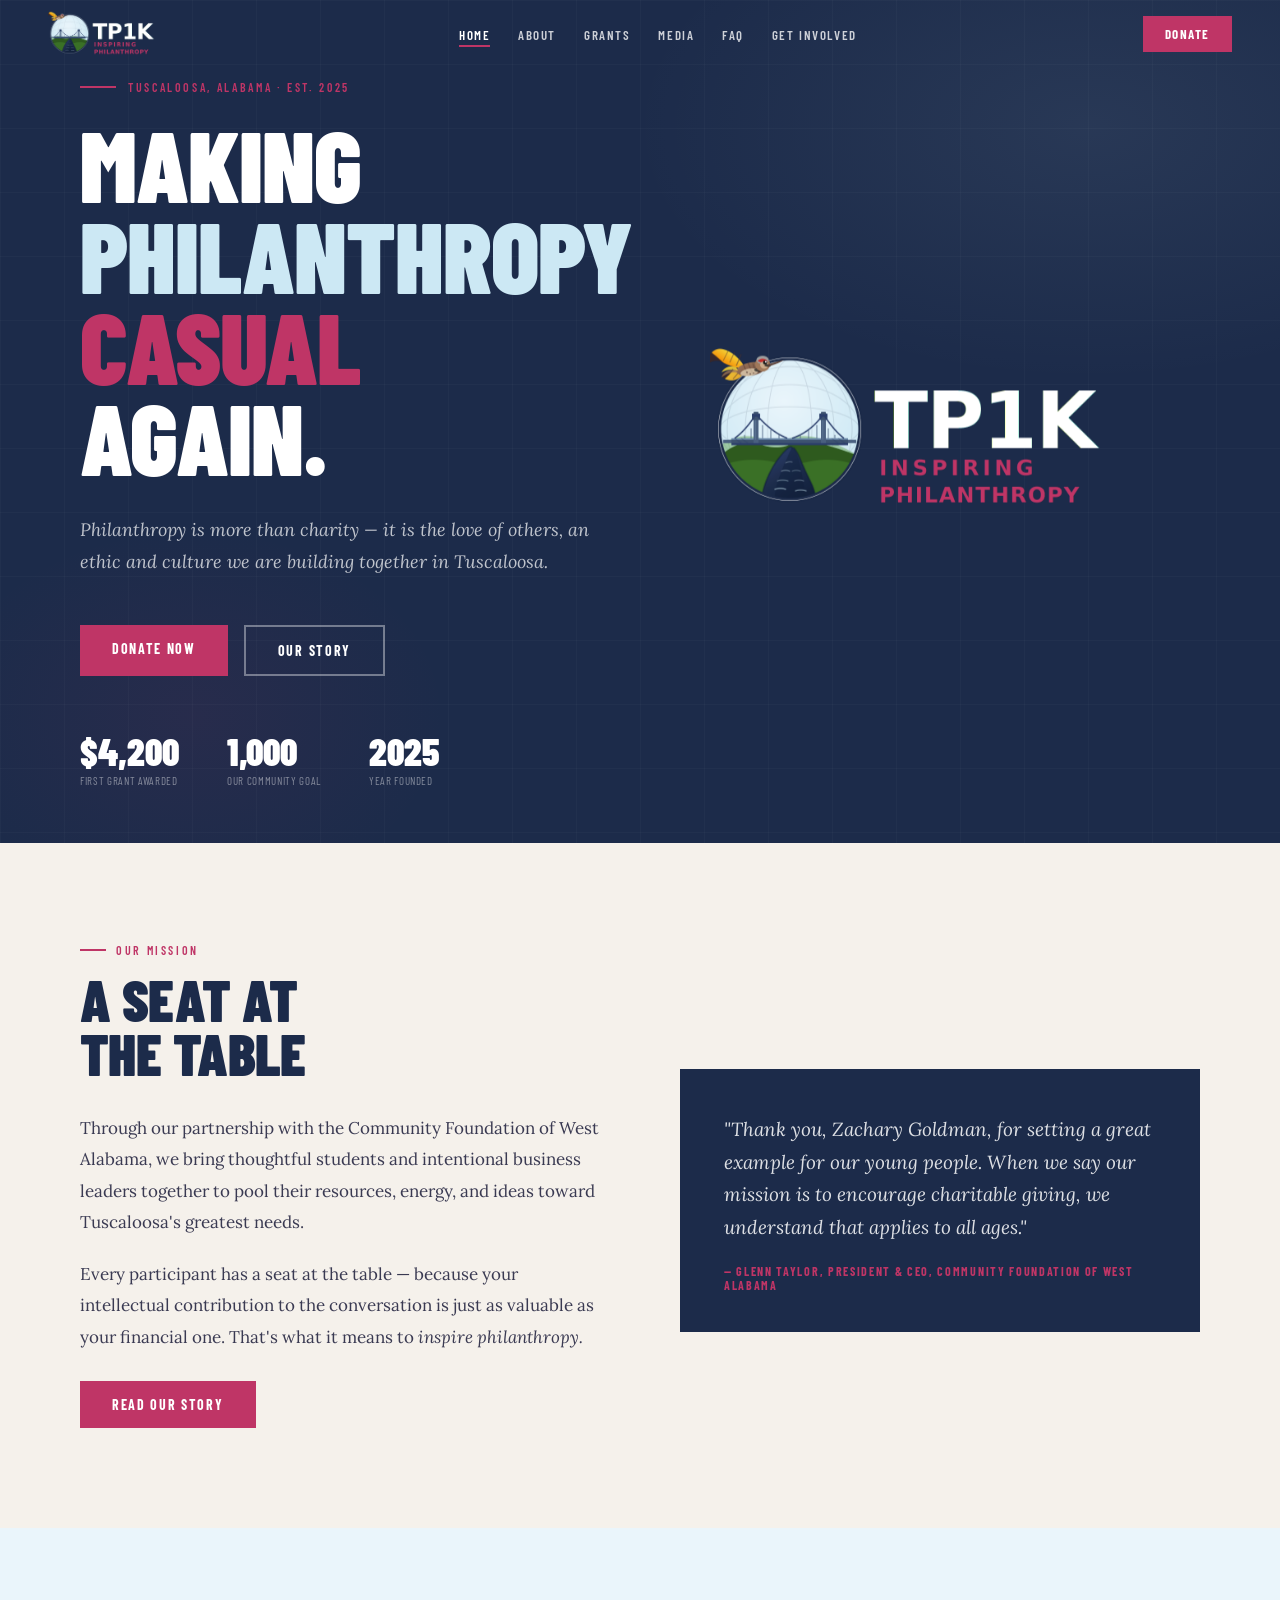
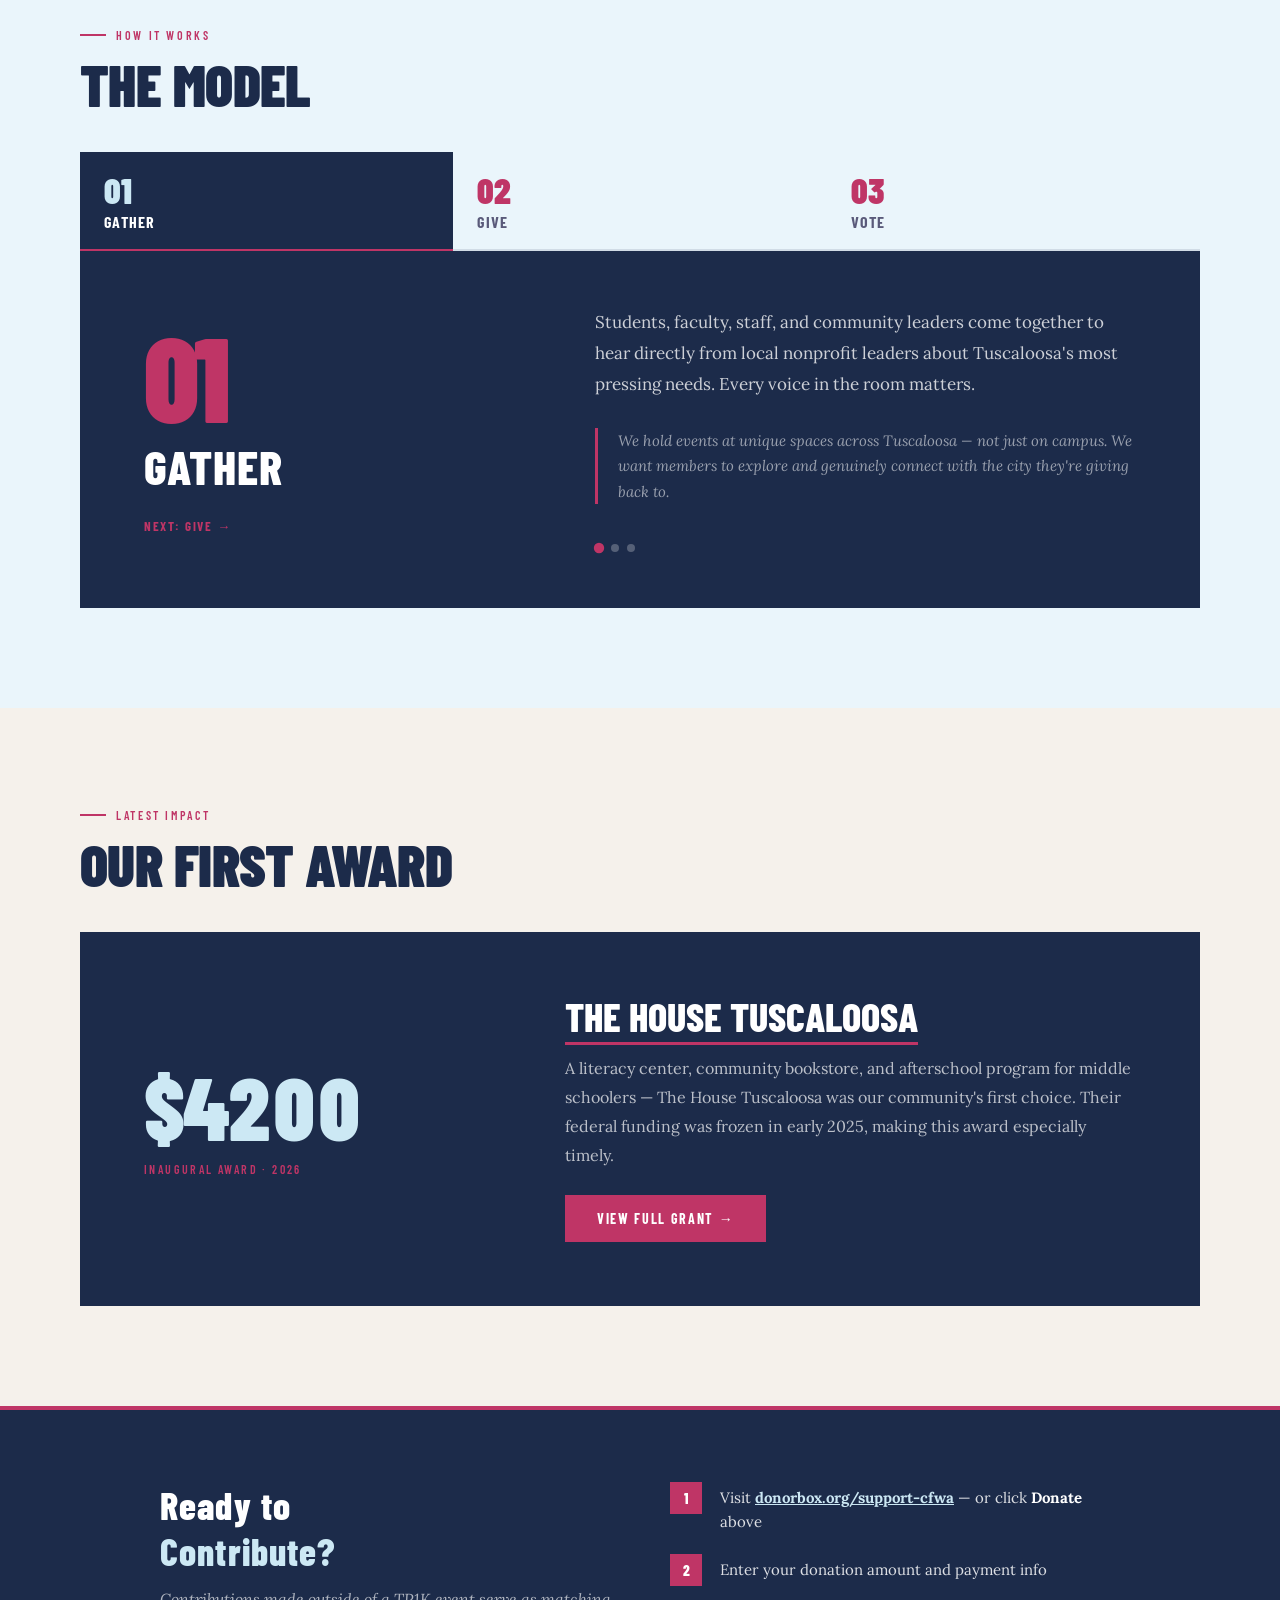
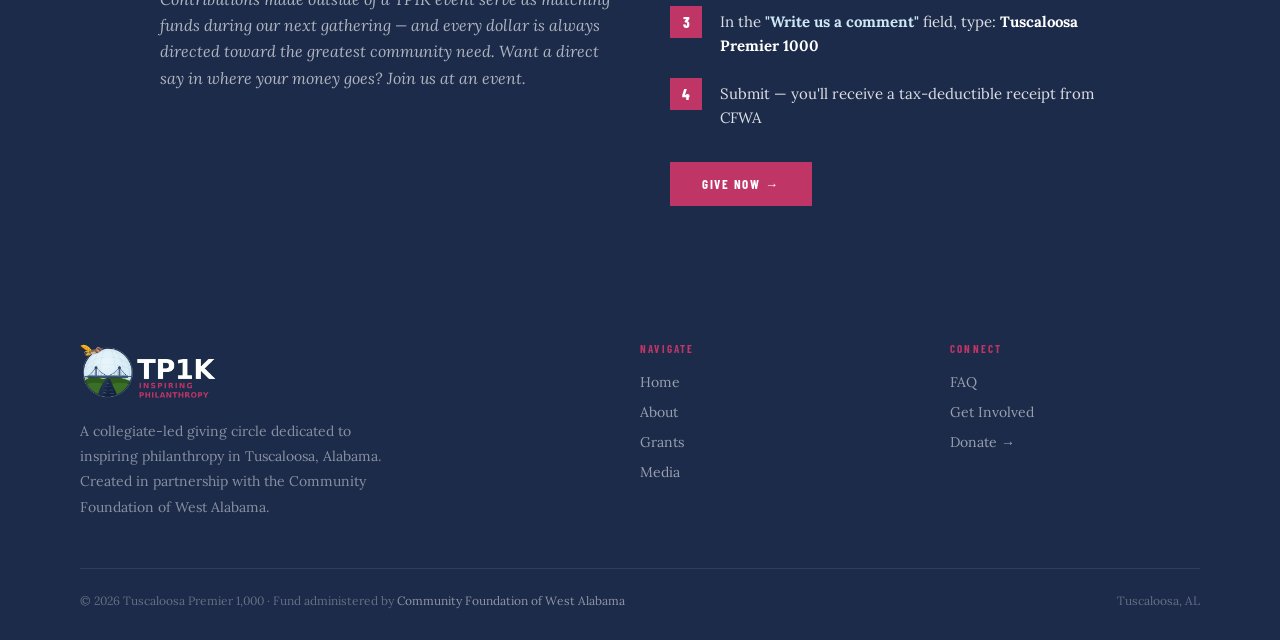
==== commit 1915489c: "Update index.html changes to the footer, FAQ, and donate modal" ====
--- a/index.html
+++ b/index.html
@@ -668,6 +668,16 @@
         </div></div>
       </div>
 
+      <div class="faq-item reveal">
+        <button class="faq-question" onclick="toggleFaq(this)">
+          <span class="faq-q-text">How much of my donation reaches the cause?</span>
+          <span class="faq-icon">+</span>
+        </button>
+        <div class="faq-answer"><div class="faq-answer-inner">
+          Nearly 100% of every donation goes directly to the nonprofit chosen by our community. The only administrative fees are collected by the Community Foundation of West Alabama — our fiscal partner — and amount to less than 0.5% of each gift. TP1K itself charges no fees, takes no cut, and has no administrative overhead of its own.
+        </div></div>
+      </div>
+        
       <div class="faq-item reveal reveal-delay-1">
         <button class="faq-question" onclick="toggleFaq(this)">
           <span class="faq-q-text">What is the Community Foundation of West Alabama?</span>
@@ -819,7 +829,7 @@
       <div onclick="showPage('home')" style="cursor:pointer;width:160px;margin-bottom:16px;">
         <img src="assets/image_png_001.png" alt="TP1K — Inspiring Philanthropy" style="width:100%;height:auto;display:block;">
       </div>
-      <p>A collegiate-led giving circle dedicated to inspiring philanthropy in Tuscaloosa, Alabama. In partnership with the Community Foundation of West Alabama.</p>
+      <p>A collegiate-led giving circle dedicated to inspiring philanthropy in Tuscaloosa, Alabama. Created in partnership with the Community Foundation of West Alabama.</p>
     </div>
     <div>
       <div class="footer-nav-title">Navigate</div>
@@ -853,6 +863,7 @@
     <button class="donate-modal-close" onclick="closeDonateModal()" aria-label="Close">×</button>
     <h2>How to Give</h2>
     <p class="modal-sub">All donations are processed securely through the Community Foundation of West Alabama. Follow these steps to ensure your gift reaches TP1K.</p>
+    <p style="font-size:13px;color:var(--accent);font-family:'Barlow Condensed',sans-serif;font-weight:700;letter-spacing:0.06em;text-transform:uppercase;margin-bottom:24px;">Nearly 100% goes directly to the cause — CFWA administrative fees are &lt;0.5%.</p>
     <ol class="modal-steps">
       <li class="modal-step">
         <div class="modal-step-num">1</div>
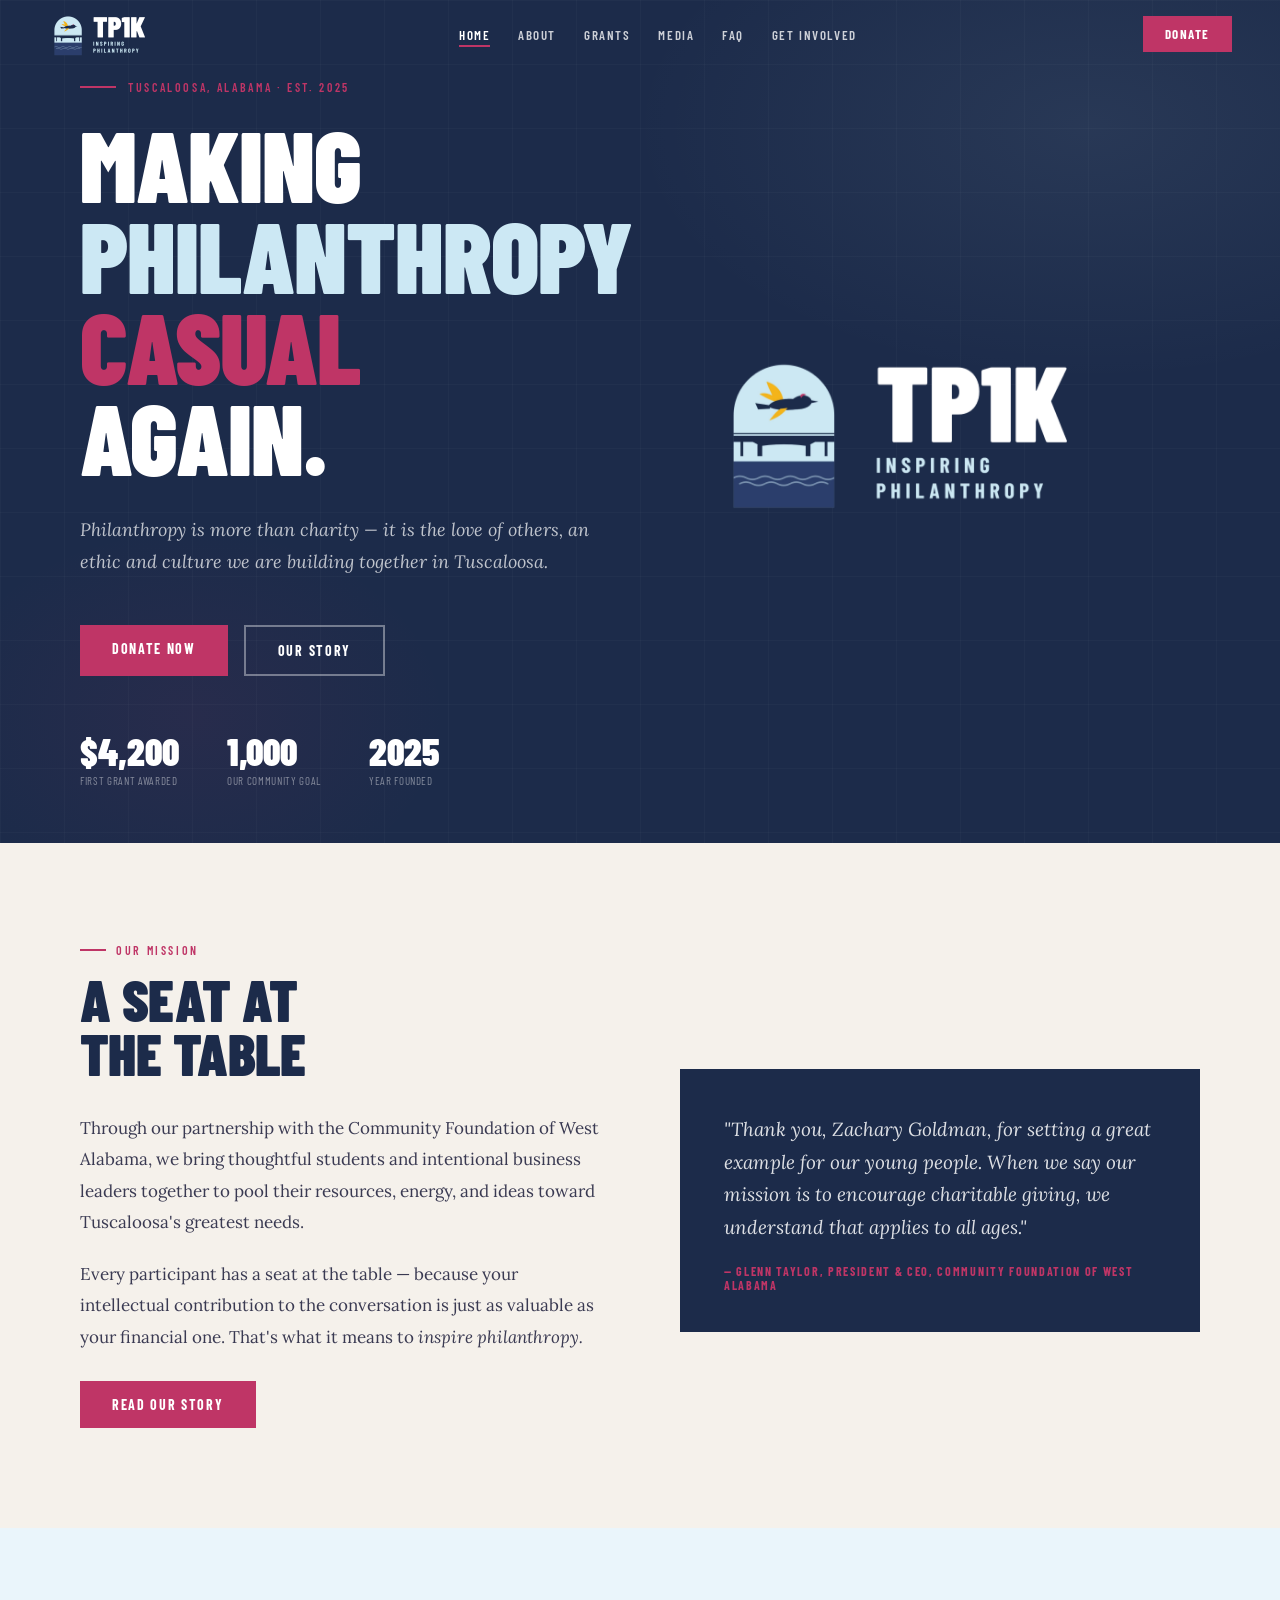
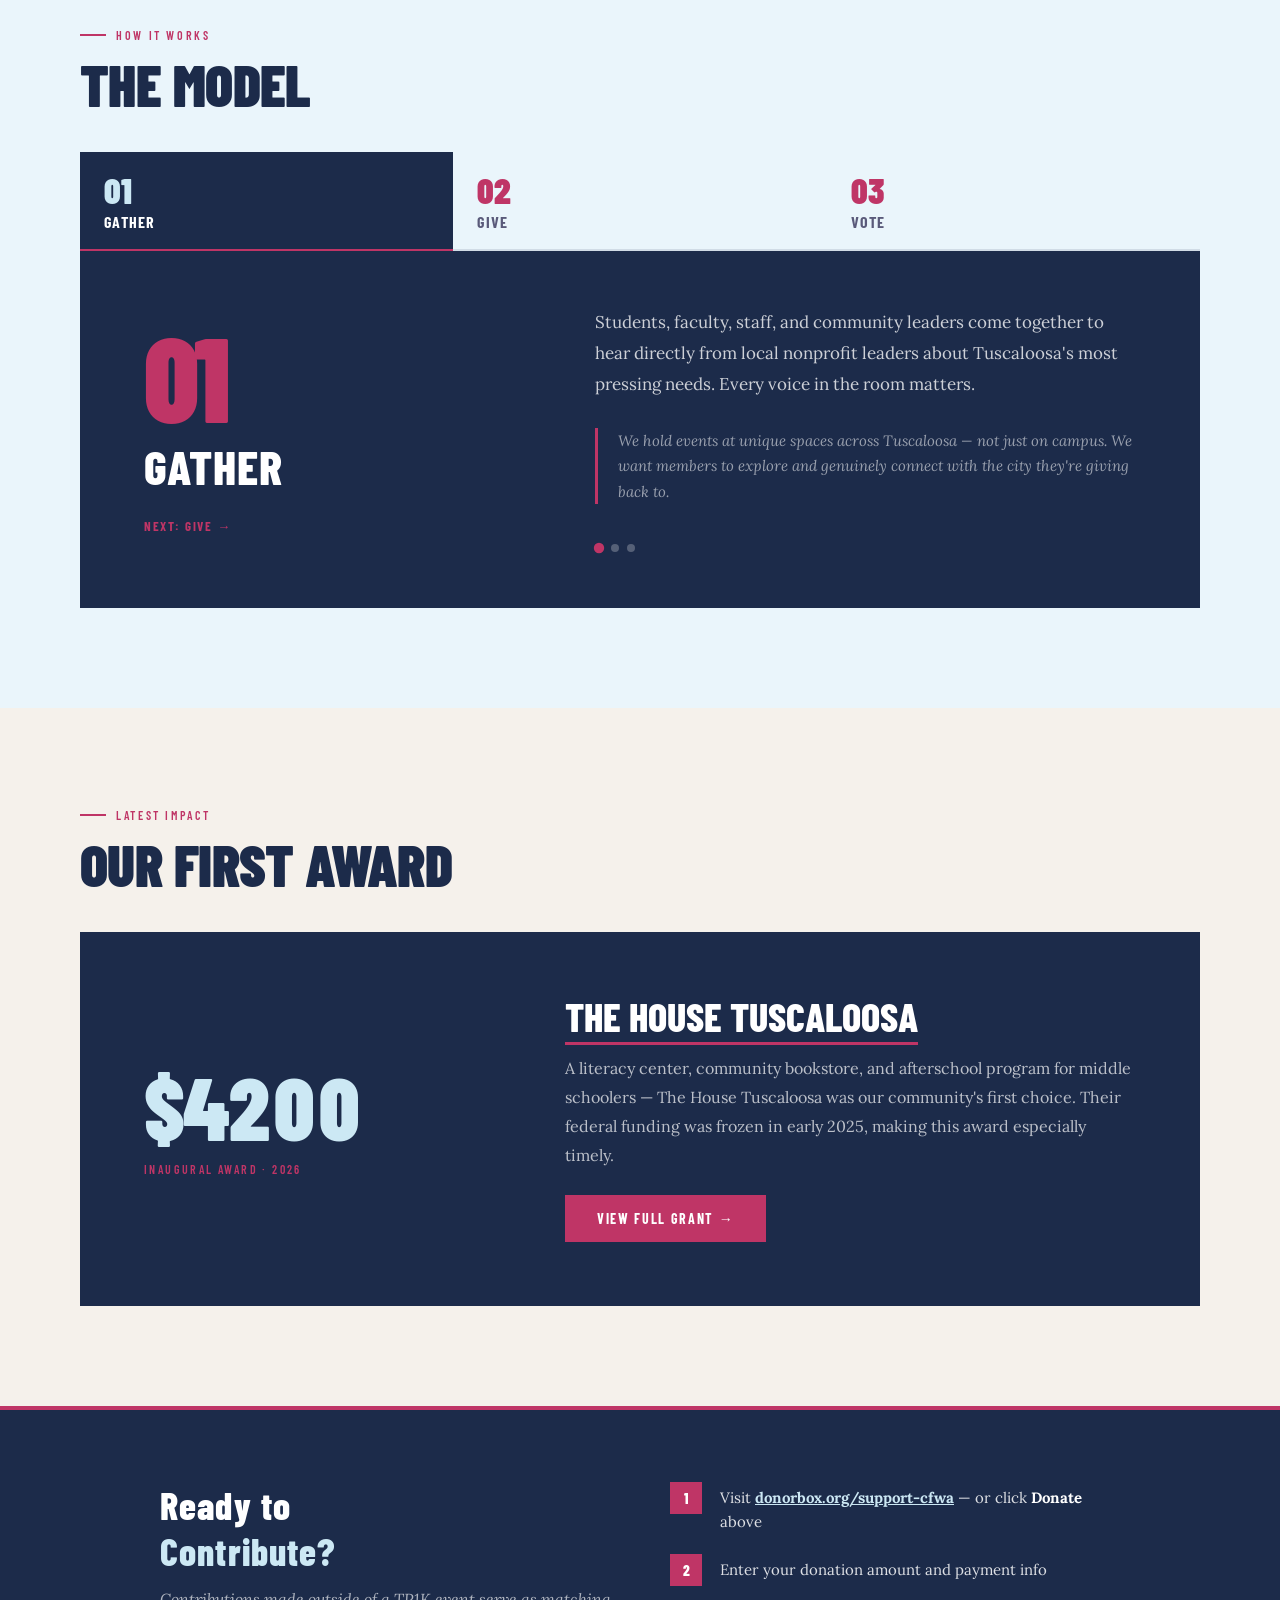
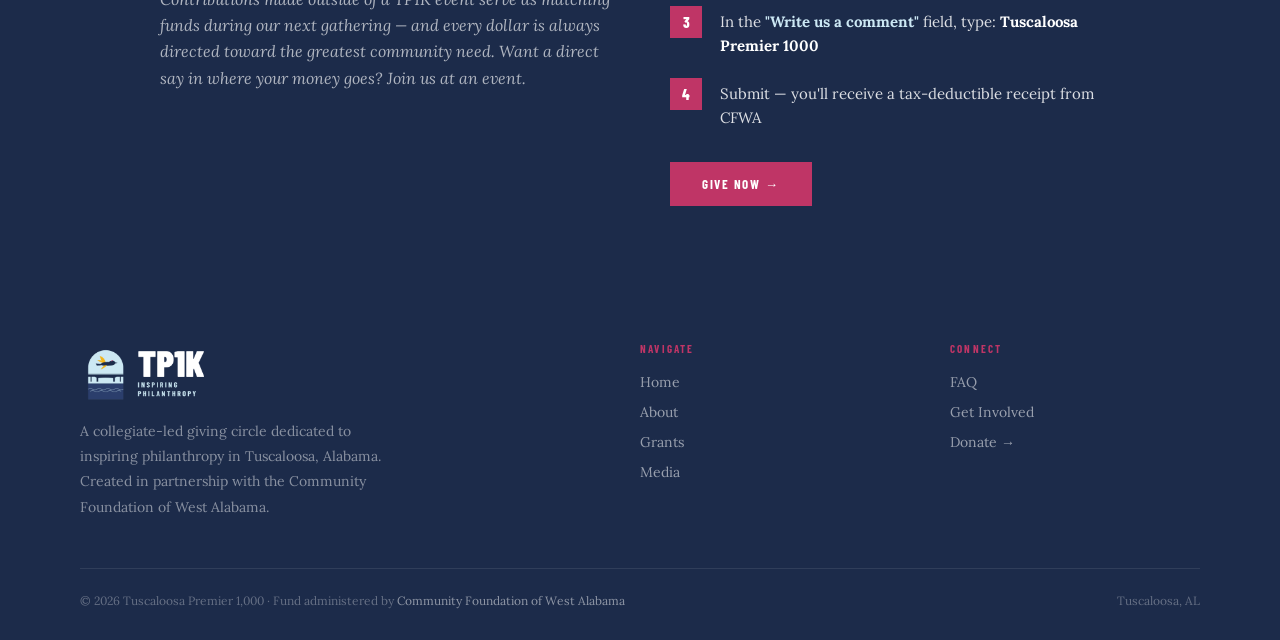
==== commit 53c08556: "Replace site logo, shrink award photo, and fix In the News attribution - Replace image_png_001.png (" ====
--- a/index.html
+++ b/index.html
@@ -4,6 +4,7 @@
   <meta charset="UTF-8">
   <meta name="viewport" content="width=device-width, initial-scale=1.0">
   <title>Tuscaloosa Premier 1,000 — TP1K</title>
+  <link rel="icon" type="image/png" href="assets/image_png_005.png">
   <link rel="preconnect" href="https://fonts.googleapis.com">
   <link href="https://fonts.googleapis.com/css2?family=Barlow+Condensed:wght@400;600;700;800;900&family=Lora:ital,wght@0,400;0,500;0,600;1,400;1,500&display=swap" rel="stylesheet">
   <link rel="stylesheet" href="css/styles.css">
@@ -298,13 +299,9 @@
           <div class="team-title">Co-Founder &amp; Co-Director</div>
           <div class="team-award">UA Outstanding Junior '26</div>
           <ul class="team-bio-bullets">
-            <li>Physics major, Mathematics minor — University of Alabama, Class of 2027</li>
-            <li>Randall Research Scholars Program — neurogenetics &amp; biophysics research on Drosophila seizure models</li>
             <li>Co-Founder &amp; Executive Director, Bama Fundravers — a DJ-driven nonprofit fundraising collective that raised over $110,000 for student organizations and nonprofits across 3 university campuses in 2025</li>
             <li>Finance &amp; Fundraising Head, UA Médecins Sans Frontières — led $16k+ fundraising campaign for a 30-student India medical outreach mission</li>
             <li>UA Seed Grant recipient (with Raeed Kabir) — Whitfield Program</li>
-            <li>Volunteer, Habitat for Humanity and UA Medicine and Community</li>
-            <li>Worked as a pharmacy manager at a rural free clinic in high school, learning firsthand the role of grant writing and fundraising in delivering community care</li>
           </ul>
         </div>
       </div>
@@ -318,14 +315,9 @@
           <div class="team-title">Co-Founder &amp; Co-Director</div>
           <div class="team-award">UA Outstanding Junior '25</div>
           <ul class="team-bio-bullets">
-            <li>Mathematics &amp; Economics double major, pre-medicine track — University of Alabama</li>
-            <li>Randall Research Scholars Program</li>
             <li>UA Seed Grant recipient (with Zach Goldman) — Whitfield Program</li>
             <li>Research with UA and Harvard professors on how uncertainty affects philanthropic giving and the role of empathy in shaping public policy</li>
             <li>Counselor, UA Student Government Association Judicial Board — connected the SGA network with charitable causes across Tuscaloosa</li>
-            <li>Ernest F. Hollings Undergraduate Scholar — one of 120 selected nationally; research internship at NOAA's Low Earth Orbit Group on environmental health economics</li>
-            <li>Research collaborations at Harvard Business School, University of Chicago, and Harvard University — behavioral economics experiments, public policy, and causal inference</li>
-
           </ul>
         </div>
       </div>
@@ -337,16 +329,11 @@
         <div class="team-info">
           <div class="team-name">Rylen Dempsey</div>
           <div class="team-title">Co-Director</div>
-          <div class="team-award">Shelby Scholar</div>
+          <div class="team-award">Chief of Staff, SGA</div>
           <ul class="team-bio-bullets">
-            <li>Interdisciplinary Studies — University of Alabama, Class of 2027</li>
-            <li>Chief Administrative Officer, UA Student Government Association</li>
-            <li>Blackburn Institute Fellow</li>
+            <li>Chief of Staff, UA Student Government Association</li>
             <li>Intern, Walker Area Community Foundation — rural economic empowerment and community asset mapping</li>
-            <li>Intern, Tuscaloosa County Industrial Development Authority</li>
             <li>Director of Youth Engagement, Mayor Randall Woodfin re-election campaign (Birmingham)</li>
-            <li>Digital staffer, President Biden's Inaugural Committee</li>
-            <li>Birmingham native committed to talent retention and investment in Alabama</li>
           </ul>
         </div>
       </div>
@@ -510,9 +497,38 @@
     </div>
 
     <div class="press-section">
+      <div class="section-eyebrow">Recognition</div>
+      <h2 class="section-title">Awards</h2>
+      <div class="press-grid">
+
+        <div class="press-card award-card" style="grid-column:1 / -1;">
+          <img src="assets/image_webp_002.webp" alt="Raeed Kabir and Rylen Dempsey">
+          <div>
+            <div class="press-source">National Philanthropy Day · AFP Alabama Chapter · 2026</div>
+            <div class="press-headline">TP1K Honored at National Philanthropy Day</div>
+            <p class="press-desc">Co-Directors Raeed Kabir and Rylen Dempsey were nominated by the University of Alabama and recognized as National Philanthropy Day honorees by the Association of Fundraising Professionals' Alabama Chapter, celebrating outstanding contributions to philanthropy and community giving across the state.</p>
+            <div style="display:flex;gap:24px;flex-wrap:wrap;">
+              <a href="https://www.linkedin.com/posts/nationalphilanthropyday-npd2026-afpalabama-share-7499182494794211328-eXyf/" target="_blank" class="press-link">View LinkedIn Post</a>
+              <a href="https://businessalabama.com/afp-names-national-philanthropy-day-winners/" target="_blank" class="press-link">Read Business Alabama</a>
+              <a href="https://community.afpglobal.org/afpalalabamachapter/npd/npd-honorees" target="_blank" class="press-link">View AFP Honorees</a>
+            </div>
+          </div>
+        </div>
+
+      </div>
+    </div>
+
+    <div class="press-section">
       <div class="section-eyebrow">Press Coverage</div>
       <h2 class="section-title">In the News</h2>
       <div class="press-grid">
+
+        <div class="press-card">
+          <div class="press-source">Business Alabama · 2026</div>
+          <div class="press-headline">AFP Names National Philanthropy Day Winners</div>
+          <p class="press-desc">Business Alabama covered the AFP Alabama Chapter's National Philanthropy Day honorees, including TP1K Co-Founders Raeed Kabir and Zach Goldman, nominated by the University of Alabama for their work building Tuscaloosa's first collegiate-led giving circle.</p>
+          <a href="https://businessalabama.com/afp-names-national-philanthropy-day-winners/" target="_blank" class="press-link">Read the Article</a>
+        </div>
 
         <div class="press-card">
           <div class="press-source">The Crimson White · 2026</div>
@@ -674,7 +690,7 @@
           <span class="faq-icon">+</span>
         </button>
         <div class="faq-answer"><div class="faq-answer-inner">
-          Nearly 100% of every donation goes directly to the nonprofit chosen by our community. The only administrative fees are collected by the Community Foundation of West Alabama — our fiscal partner — and amount to less than 0.5% of each gift. TP1K itself charges no fees, takes no cut, and has no administrative overhead of its own.
+          Nearly 100% of every donation goes directly to the nonprofit chosen by our community. The only administrative fees are collected by the Community Foundation of West Alabama — our fiscal partner — and amount to less than 0.5% annually on the fund balance. TP1K itself charges no fees, takes no cut, and has no administrative overhead of its own.
         </div></div>
       </div>
         
--- a/css/styles.css
+++ b/css/styles.css
@@ -267,6 +267,8 @@
     .press-link::after { content:'→'; }
     .press-link:hover { color:var(--accent); }
     .press-link.disabled { opacity:0.4; cursor:default; pointer-events:none; }
+    .award-card { display:grid; grid-template-columns:140px 1fr; gap:28px; align-items:center; }
+    .award-card img { width:100%; height:100%; min-height:110px; object-fit:cover; }
 
     /* ── FAQ PAGE ── */
     .faq-section { background:var(--bg); padding:80px; }
@@ -350,6 +352,7 @@
       .contact-section, .involve-section { padding:60px 24px; }
       .team-grid { grid-template-columns:1fr; }
       .press-grid { grid-template-columns:1fr; }
+      .award-card { grid-template-columns:1fr; }
       .gallery-grid { grid-template-columns:1fr 1fr; }
       .gallery-item.featured { grid-column:span 2; grid-row:span 1; }
       .contact-grid { grid-template-columns:1fr; }
